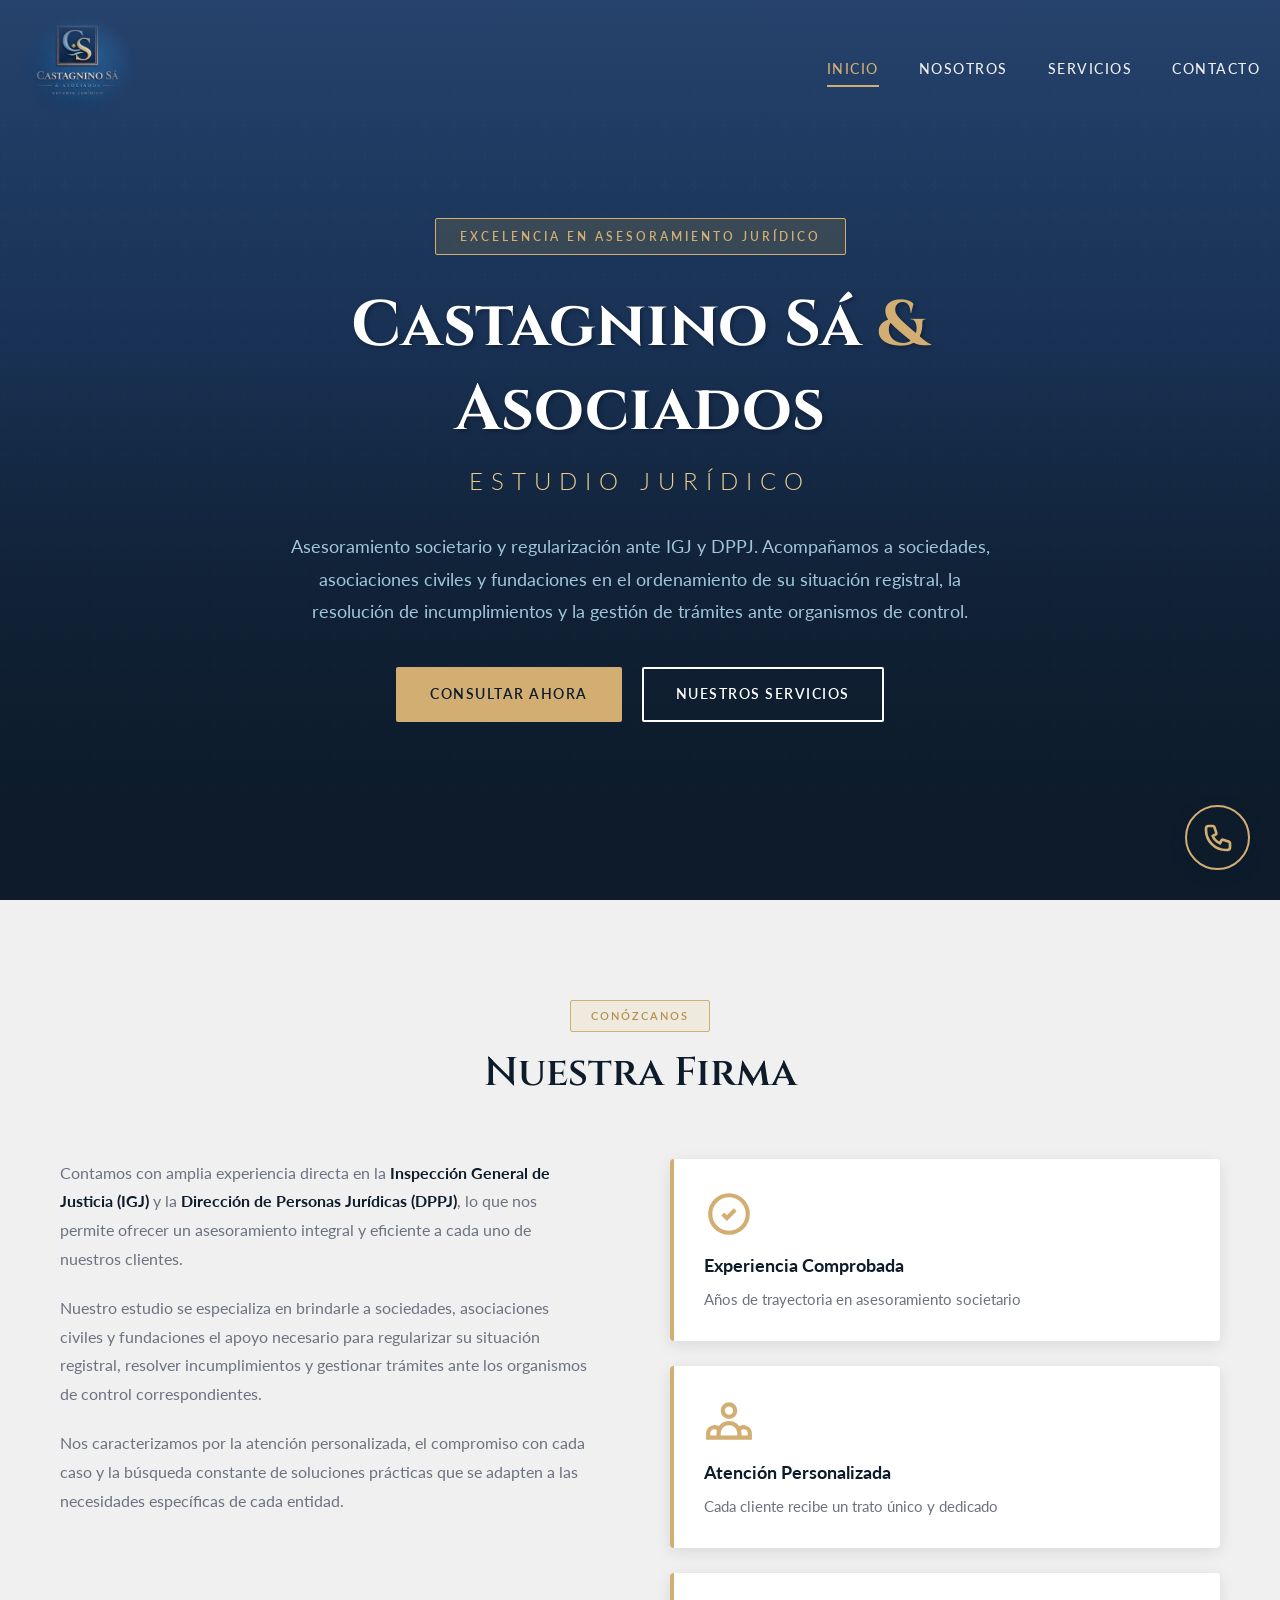
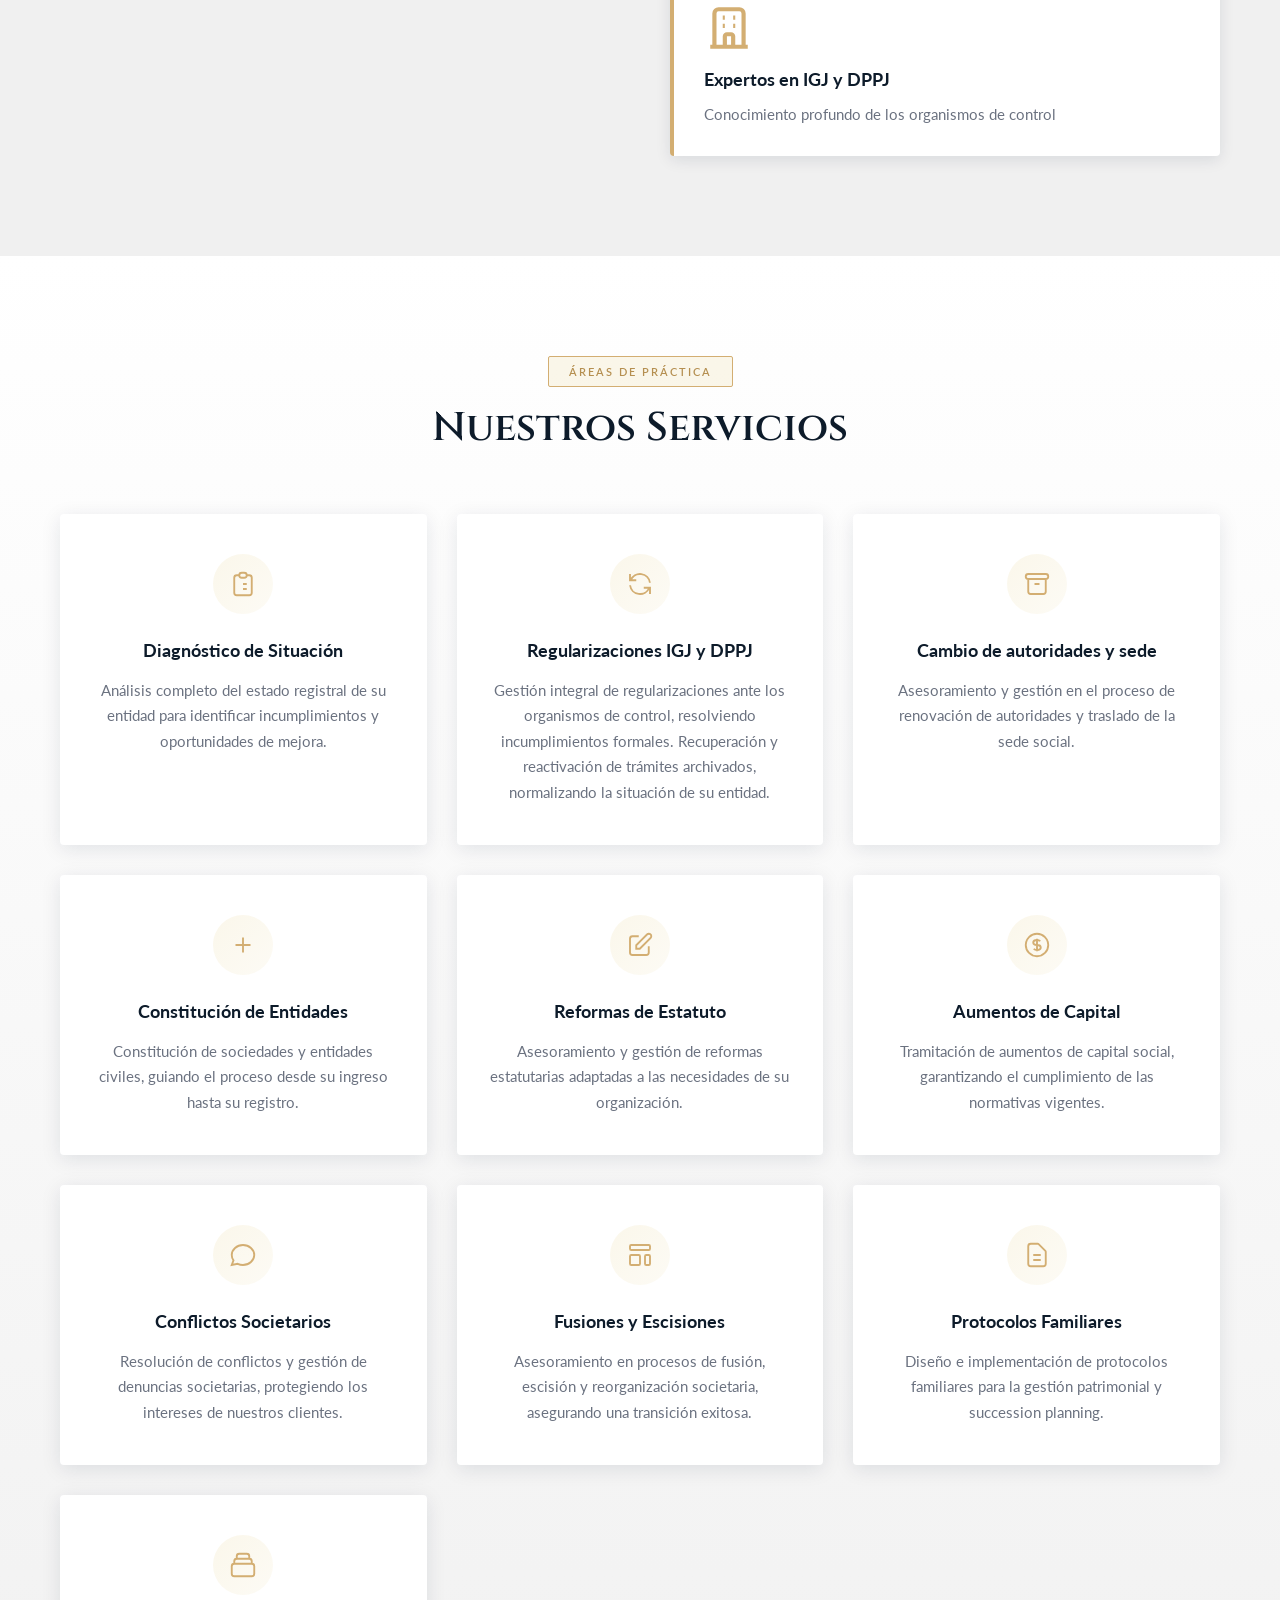
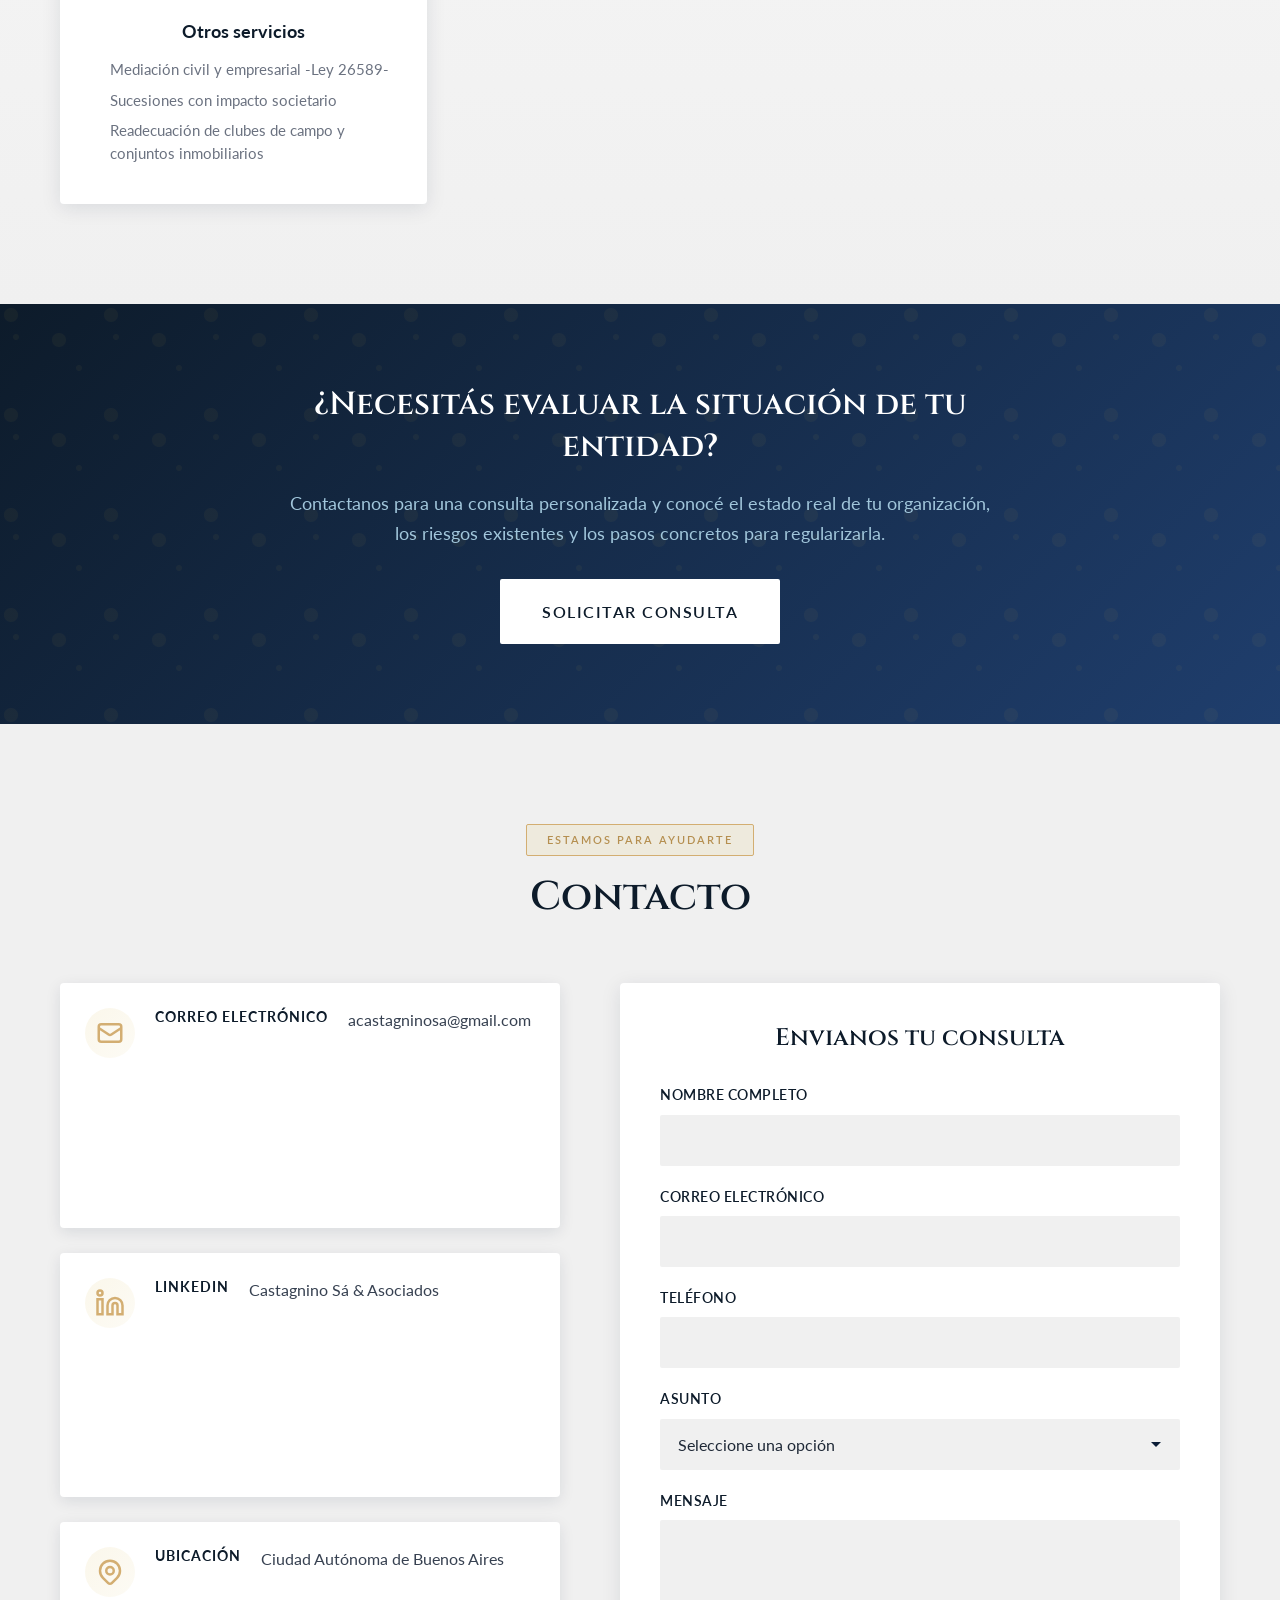
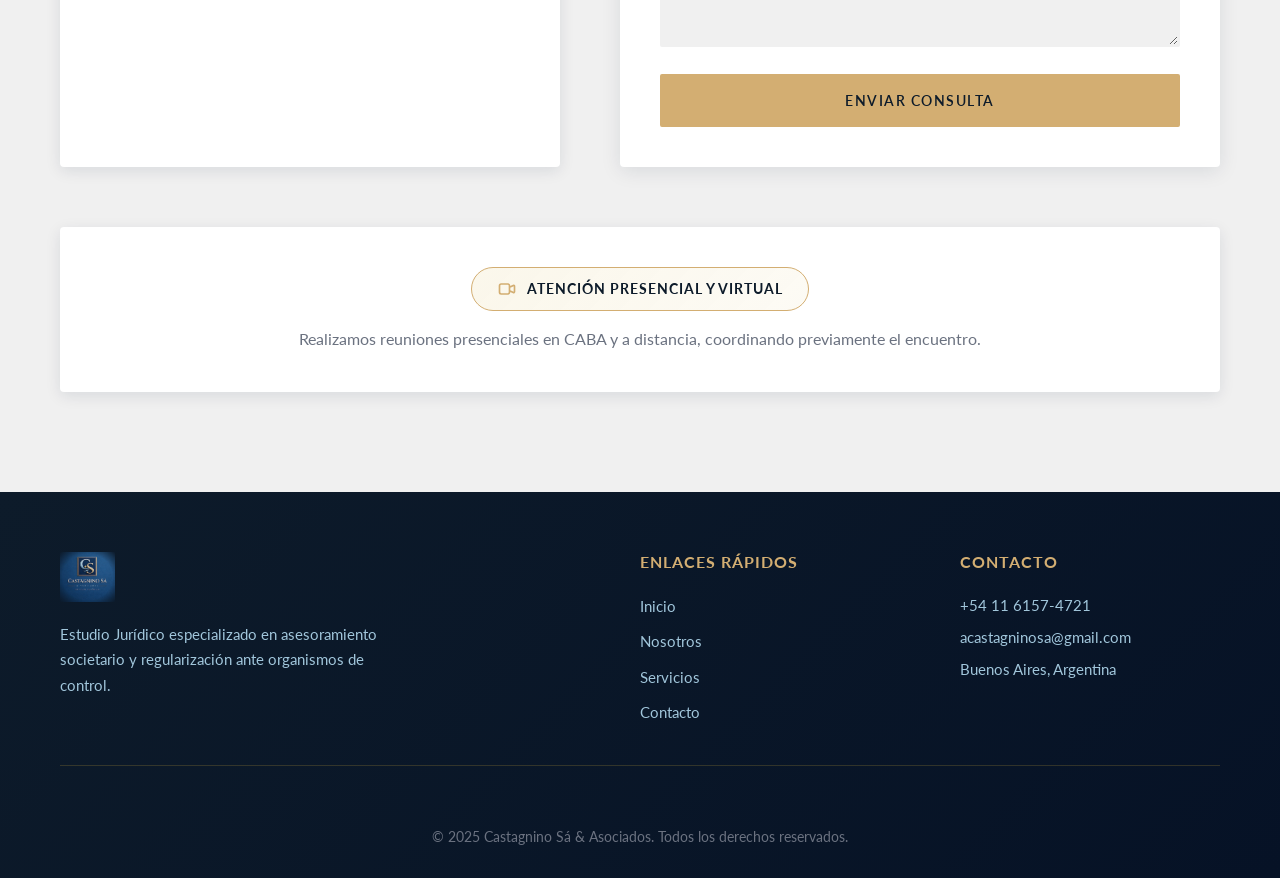
==== index.html @ f43e4134 "Actualizar opciones del formulario de contacto para coincidir con servicios" ====
<!DOCTYPE html>
<html lang="es">
<head>
    <meta charset="UTF-8">
    <meta name="viewport" content="width=device-width, initial-scale=1.0">
    <meta name="description" content="Castagnino Sá & Asociados - Estudio Jurídico especializado en asesoramiento societario y regularización ante IGJ y DPPJ.">
    <title>Castagnino Sá & Asociados | Estudio Jurídico</title>
    
    <!-- Optimizaciones de carga ultrarrápida (Preloads) -->
    <link rel="preconnect" href="https://fonts.googleapis.com">
    <link rel="preconnect" href="https://fonts.gstatic.com" crossorigin>
    <link rel="preload" as="image" href="logo.png">
    
    <link href="https://fonts.googleapis.com/css2?family=Cinzel:wght@400;600;700&family=Lato:wght@300;400;700&display=swap" rel="stylesheet">
    <link rel="stylesheet" href="styles.css">
</head>
<body>
    <!-- Header con navegación -->
    <header class="header">
        <div class="container">
            <div class="logo-container">
                <img src="logo.png" alt="Castagnino Sá & Asociados" class="logo" fetchpriority="high" decoding="async">
            </div>
            <nav class="nav">
                <ul class="nav-list">
                    <li><a href="#inicio" class="nav-link active">Inicio</a></li>
                    <li><a href="#nosotros" class="nav-link">Nosotros</a></li>
                    <li><a href="#servicios" class="nav-link">Servicios</a></li>
                    <li><a href="#contacto" class="nav-link">Contacto</a></li>
                </ul>
            </nav>
            <button class="menu-toggle" aria-label="Menú">
                <span></span>
                <span></span>
                <span></span>
            </button>
        </div>
    </header>

    <!-- Hero Section -->
    <section id="inicio" class="hero">
        <div class="hero-overlay"></div>
        <div class="hero-content">
            <div class="hero-badge">Excelencia en Asesoramiento Jurídico</div>
            <h1 class="hero-title">Castagnino Sá <span class="gold">&</span> Asociados</h1>
            <p class="hero-subtitle">Estudio Jurídico</p>
            <p class="hero-description">
                Asesoramiento societario y regularización ante IGJ y DPPJ. 
                Acompañamos a sociedades, asociaciones civiles y fundaciones en el ordenamiento 
                de su situación registral, la resolución de incumplimientos y la gestión de trámites 
                ante organismos de control.
            </p>
            <div class="hero-buttons">
                <a href="#contacto" class="btn btn-primary">Consultar Ahora</a>
                <a href="#servicios" class="btn btn-secondary">Nuestros Servicios</a>
            </div>
    </section>

    <!-- Sección Nosotros -->
    <section id="nosotros" class="section about-section">
        <div class="container">
            <div class="section-header">
                <div class="section-badge">Conózcanos</div>
                <h2 class="section-title">Nuestra Firma</h2>
            </div>
            <div class="about-content">
                <div class="about-text">
                    <p class="about-lead">
                        Contamos con amplia experiencia directa en la <strong>Inspección General de Justicia (IGJ)</strong> 
                        y la <strong>Dirección de Personas Jurídicas (DPPJ)</strong>, lo que nos permite ofrecer un 
                        asesoramiento integral y eficiente a cada uno de nuestros clientes.
                    </p>
                    <p>
                        Nuestro estudio se especializa en brindarle a sociedades, asociaciones civiles y fundaciones 
                        el apoyo necesario para regularizar su situación registral, resolver incumplimientos y 
                        gestionar trámites ante los organismos de control correspondientes.
                    </p>
                    <p>
                        Nos caracterizamos por la atención personalizada, el compromiso con cada caso y la 
                        búsqueda constante de soluciones prácticas que se adapten a las necesidades específicas 
                        de cada entidad.
                    </p>
                </div>
                <div class="about-features">
                    <div class="feature-card">
                        <div class="feature-icon">
                            <svg viewBox="0 0 24 24" fill="none" stroke="currentColor" stroke-width="2">
                                <path d="M9 12l2 2 4-4m6 2a9 9 0 11-18 0 9 9 0 0118 0z"/>
                            </svg>
                        </div>
                        <h3>Experiencia Comprobada</h3>
                        <p>Años de trayectoria en asesoramiento societario</p>
                    </div>
                    <div class="feature-card">
                        <div class="feature-icon">
                            <svg viewBox="0 0 24 24" fill="none" stroke="currentColor" stroke-width="2">
                                <path d="M17 20h5v-2a3 3 0 00-5.356-1.857M17 20H7m10 0v-2c0-.656-.126-1.283-.356-1.857M7 20H2v-2a3 3 0 015.356-1.857M7 20v-2c0-.656.126-1.283.356-1.857m0 0a5.002 5.002 0 019.288 0M15 7a3 3 0 11-6 0 3 3 0 016 0z"/>
                            </svg>
                        </div>
                        <h3>Atención Personalizada</h3>
                        <p>Cada cliente recibe un trato único y dedicado</p>
                    </div>
                    <div class="feature-card">
                        <div class="feature-icon">
                            <svg viewBox="0 0 24 24" fill="none" stroke="currentColor" stroke-width="2">
                                <path d="M19 21V5a2 2 0 00-2-2H7a2 2 0 00-2 2v16m14 0h2m-2 0h-5m-9 0H3m2 0h5M9 7h1m-1 4h1m4-4h1m-1 4h1m-5 10v-5a1 1 0 011-1h2a1 1 0 011 1v5m-4 0h4"/>
                            </svg>
                        </div>
                        <h3>Expertos en IGJ y DPPJ</h3>
                        <p>Conocimiento profundo de los organismos de control</p>
                    </div>
                </div>
            </div>
        </div>
    </section>

    <!-- Sección Servicios -->
    <section id="servicios" class="section services-section">
        <div class="container">
            <div class="section-header">
                <div class="section-badge">Áreas de Práctica</div>
                <h2 class="section-title">Nuestros Servicios</h2>
            </div>
            
            <div class="services-grid">
                <div class="service-card">
                    <div class="service-icon">
                        <svg viewBox="0 0 24 24" fill="none" stroke="currentColor" stroke-width="1.5">
                            <path d="M9 5H7a2 2 0 00-2 2v12a2 2 0 002 2h10a2 2 0 002-2V7a2 2 0 00-2-2h-2M9 5a2 2 0 002 2h2a2 2 0 002-2M9 5a2 2 0 012-2h2a2 2 0 012 2m-3 7h3m-3 4h3m-6-4h.01M9 16h.01"/>
                        </svg>
                    </div>
                    <h3>Diagnóstico de Situación</h3>
                    <p>Análisis completo del estado registral de su entidad para identificar incumplimientos y oportunidades de mejora.</p>
                </div>

                <div class="service-card">
                    <div class="service-icon">
                        <svg viewBox="0 0 24 24" fill="none" stroke="currentColor" stroke-width="1.5">
                            <path d="M4 4v5h.582m15.356 2A8.001 8.001 0 004.582 9m0 0H9m11 11v-5h-.581m0 0a8.003 8.003 0 01-15.357-2m15.357 2H15"/>
                        </svg>
                    </div>
                    <h3>Regularizaciones IGJ y DPPJ</h3>
                    <p>Gestión integral de regularizaciones ante los organismos de control, resolviendo incumplimientos formales. Recuperación y reactivación de trámites archivados, normalizando la situación de su entidad.</p>
                </div>

                <div class="service-card">
                    <div class="service-icon">
                        <svg viewBox="0 0 24 24" fill="none" stroke="currentColor" stroke-width="1.5">
                            <path d="M5 8h14M5 8a2 2 0 110-4h14a2 2 0 110 4M5 8v10a2 2 0 002 2h10a2 2 0 002-2V8m-9 4h4"/>
                        </svg>
                    </div>
                    <h3>Cambio de autoridades y sede</h3>
                    <p>Asesoramiento y gestión en el proceso de renovación de autoridades y traslado de la sede social.</p>
                </div>

                <div class="service-card">
                    <div class="service-icon">
                        <svg viewBox="0 0 24 24" fill="none" stroke="currentColor" stroke-width="1.5">
                            <path d="M12 6v6m0 0v6m0-6h6m-6 0H6"/>
                        </svg>
                    </div>
                    <h3>Constitución de Entidades</h3>
                    <p>Constitución de sociedades y entidades civiles, guiando el proceso desde su ingreso hasta su registro.</p>
                </div>

                <div class="service-card">
                    <div class="service-icon">
                        <svg viewBox="0 0 24 24" fill="none" stroke="currentColor" stroke-width="1.5">
                            <path d="M11 5H6a2 2 0 00-2 2v11a2 2 0 002 2h11a2 2 0 002-2v-5m-1.414-9.414a2 2 0 112.828 2.828L11.828 15H9v-2.828l8.586-8.586z"/>
                        </svg>
                    </div>
                    <h3>Reformas de Estatuto</h3>
                    <p>Asesoramiento y gestión de reformas estatutarias adaptadas a las necesidades de su organización.</p>
                </div>

                <div class="service-card">
                    <div class="service-icon">
                        <svg viewBox="0 0 24 24" fill="none" stroke="currentColor" stroke-width="1.5">
                            <path d="M12 8c-1.657 0-3 .895-3 2s1.343 2 3 2 3 .895 3 2-1.343 2-3 2m0-8c1.11 0 2.08.402 2.599 1M12 8V7m0 1v8m0 0v1m0-1c-1.11 0-2.08-.402-2.599-1M21 12a9 9 0 11-18 0 9 9 0 0118 0z"/>
                        </svg>
                    </div>
                    <h3>Aumentos de Capital</h3>
                    <p>Tramitación de aumentos de capital social, garantizando el cumplimiento de las normativas vigentes.</p>
                </div>

                <div class="service-card">
                    <div class="service-icon">
                        <svg viewBox="0 0 24 24" fill="none" stroke="currentColor" stroke-width="1.5">
                            <path d="M8 12h.01M12 12h.01M16 12h.01M21 12c0 4.418-4.03 8-9 8a9.863 9.863 0 01-4.255-.949L3 20l1.395-3.72C3.512 15.042 3 13.574 3 12c0-4.418 4.03-8 9-8s9 3.582 9 8z"/>
                        </svg>
                    </div>
                    <h3>Conflictos Societarios</h3>
                    <p>Resolución de conflictos y gestión de denuncias societarias, protegiendo los intereses de nuestros clientes.</p>
                </div>

                <div class="service-card">
                    <div class="service-icon">
                        <svg viewBox="0 0 24 24" fill="none" stroke="currentColor" stroke-width="1.5">
                            <path d="M4 5a1 1 0 011-1h14a1 1 0 011 1v2a1 1 0 01-1 1H5a1 1 0 01-1-1V5zM4 13a1 1 0 011-1h6a1 1 0 011 1v6a1 1 0 01-1 1H5a1 1 0 01-1-1v-6zM16 13a1 1 0 011-1h2a1 1 0 011 1v6a1 1 0 01-1 1h-2a1 1 0 01-1-1v-6z"/>
                        </svg>
                    </div>
                    <h3>Fusiones y Escisiones</h3>
                    <p>Asesoramiento en procesos de fusión, escisión y reorganización societaria, asegurando una transición exitosa.</p>
                </div>

                <div class="service-card">
                    <div class="service-icon">
                        <svg viewBox="0 0 24 24" fill="none" stroke="currentColor" stroke-width="1.5">
                            <path d="M9 12h6m-6 4h6m2 5H7a2 2 0 01-2-2V5a2 2 0 012-2h5.586a1 1 0 01.707.293l5.414 5.414a1 1 0 01.293.707V19a2 2 0 01-2 2z"/>
                        </svg>
                    </div>
                    <h3>Protocolos Familiares</h3>
                    <p>Diseño e implementación de protocolos familiares para la gestión patrimonial y succession planning.</p>
                </div>

                <div class="service-card">
                    <div class="service-icon">
                        <svg viewBox="0 0 24 24" fill="none" stroke="currentColor" stroke-width="1.5">
                            <path d="M19 11H5m14 0a2 2 0 012 2v6a2 2 0 01-2 2H5a2 2 0 01-2-2v-6a2 2 0 012-2m14 0V9a2 2 0 00-2-2M5 11V9a2 2 0 012-2m0 0V5a2 2 0 012-2h6a2 2 0 012 2v2M7 7h10"/>
                        </svg>
                    </div>
                    <h3>Otros servicios</h3>
                    <ul style="text-align: left; padding-left: 20px; font-size: 0.9375rem; color: var(--gray); line-height: 1.5;">
                        <li style="margin-bottom: 8px;">Mediación civil y empresarial -Ley 26589-</li>
                        <li style="margin-bottom: 8px;">Sucesiones con impacto societario</li>
                        <li>Readecuación de clubes de campo y conjuntos inmobiliarios</li>
                    </ul>
                </div>
            </div>
        </div>
    </section>

    <!-- Sección CTA -->
    <section class="cta-section">
        <div class="container">
            <div class="cta-content">
                <h2>¿Necesitás evaluar la situación de tu entidad?</h2>
                <p>Contactanos para una consulta personalizada y conocé el estado real de tu organización, los riesgos existentes y los pasos concretos para regularizarla.</p>
                <a href="#contacto" class="btn btn-cta">Solicitar Consulta</a>
            </div>
        </div>
    </section>

    <!-- Sección Contacto -->
    <section id="contacto" class="section contact-section">
        <div class="container">
            <div class="section-header">
                <div class="section-badge">Estamos para ayudarte</div>
                <h2 class="section-title">Contacto</h2>
            </div>
            
            <div class="contact-content">
                <div class="contact-info">
                    <div class="contact-card" style="cursor: pointer;" onclick="window.open('mailto:acastagninosa@gmail.com', '_self')">
                        <div class="contact-icon">
                            <svg viewBox="0 0 24 24" fill="none" stroke="currentColor" stroke-width="2">
                                <path d="M3 8l7.89 5.26a2 2 0 002.22 0L21 8M5 19h14a2 2 0 002-2V7a2 2 0 00-2-2H5a2 2 0 00-2 2v10a2 2 0 002 2z"></path>
                            </svg>
                        </div>
                        <h3>Correo Electrónico</h3>
                        <p><a href="mailto:acastagninosa@gmail.com" style="color: inherit;">acastagninosa@gmail.com</a></p>
                    </div>

                    <div class="contact-card" style="cursor: pointer;" onclick="window.open('https://www.linkedin.com/in/anacastagninosa/', '_blank')">
                        <div class="contact-icon">
                            <svg viewBox="0 0 24 24" fill="none" stroke="currentColor" stroke-width="2">
                                <path d="M16 8a6 6 0 016 6v7h-4v-7a2 2 0 00-2-2 2 2 0 00-2 2v7h-4v-7a6 6 0 016-6zM2 9h4v12H2z"/>
                                <circle cx="4" cy="4" r="2"/>
                            </svg>
                        </div>
                        <h3>LinkedIn</h3>
                        <p><a href="https://www.linkedin.com/in/anacastagninosa/" target="_blank" style="color: inherit;">Castagnino Sá & Asociados</a></p>
                    </div>

                    <div class="contact-card">
                        <div class="contact-icon">
                            <svg viewBox="0 0 24 24" fill="none" stroke="currentColor" stroke-width="2">
                                <path d="M17.657 16.657L13.414 20.9a1.998 1.998 0 01-2.827 0l-4.244-4.243a8 8 0 1111.314 0z"/>
                                <path d="M15 11a3 3 0 11-6 0 3 3 0 016 0z"/>
                            </svg>
                        </div>
                        <h3>Ubicación</h3>
                        <p>Ciudad Autónoma de Buenos Aires</p>
                    </div>
                </div>

                <div class="contact-form-wrapper">
                    <h3>Envianos tu consulta</h3>
                    <form class="contact-form" id="contactForm">
                        <div class="form-group">
                            <label for="nombre">Nombre Completo</label>
                            <input type="text" id="nombre" name="nombre" required>
                        </div>
                        <div class="form-group">
                            <label for="email">Correo Electrónico</label>
                            <input type="email" id="email" name="email" required>
                        </div>
                        <div class="form-group">
                            <label for="telefono">Teléfono</label>
                            <input type="tel" id="telefono" name="telefono">
                        </div>
                        <div class="form-group">
                            <label for="asunto">Asunto</label>
                            <select id="asunto" name="asunto" required>
                                <option value="">Seleccione una opción</option>
                                <option value="diagnostico">Diagnóstico de Situación</option>
                                <option value="regularizacion">Regularizaciones IGJ y DPPJ</option>
                                <option value="cambio_autoridades">Cambio de autoridades y sede</option>
                                <option value="constitucion">Constitución de Entidades</option>
                                <option value="reformas">Reformas de Estatuto</option>
                                <option value="aumentos">Aumentos de Capital</option>
                                <option value="conflictos">Conflictos Societarios</option>
                                <option value="fusiones">Fusiones y Escisiones</option>
                                <option value="protocolos">Protocolos Familiares</option>
                                <option value="otros">Otros servicios</option>
                            </select>
                        </div>
                        <div class="form-group">
                            <label for="mensaje">Mensaje</label>
                            <textarea id="mensaje" name="mensaje" rows="5" required></textarea>
                        </div>
                        <button type="submit" class="btn btn-submit">Enviar Consulta</button>
                    </form>
                </div>
            </div>

            <div class="attendance-info">
                <div class="attendance-badge">
                    <svg viewBox="0 0 24 24" fill="none" stroke="currentColor" stroke-width="2">
                        <path d="M15 10l4.553-2.276A1 1 0 0121 8.618v6.764a1 1 0 01-1.447.894L15 14M5 18h8a2 2 0 002-2V8a2 2 0 00-2-2H5a2 2 0 00-2 2v8a2 2 0 002 2z"/>
                    </svg>
                    <span>Atención Presencial y Virtual</span>
                </div>
                <p>Realizamos reuniones presenciales en CABA y a distancia, coordinando previamente el encuentro.</p>
            </div>
        </div>
    </section>

    <!-- Footer -->
    <footer class="footer">
        <div class="container">
            <div class="footer-content">
                <div class="footer-brand">
                    <img src="logo.png" alt="Castagnino Sá & Asociados" class="footer-logo" loading="lazy" decoding="async">
                    <p>Estudio Jurídico especializado en asesoramiento societario y regularización ante organismos de control.</p>
                </div>
                <div class="footer-links">
                    <h4>Enlaces Rápidos</h4>
                    <ul>
                        <li><a href="#inicio">Inicio</a></li>
                        <li><a href="#nosotros">Nosotros</a></li>
                        <li><a href="#servicios">Servicios</a></li>
                        <li><a href="#contacto">Contacto</a></li>
                    </ul>
                </div>
                <div class="footer-contact">
                    <h4>Contacto</h4>
                    <p><a href="https://wa.me/5491161574721" target="_blank" style="color: inherit;">+54 11 6157-4721</a></p>
                    <p><a href="mailto:acastagninosa@gmail.com" style="color: inherit;">acastagninosa@gmail.com</a></p>
                    <p>Buenos Aires, Argentina</p>
                </div>
            </div>
            <div class="footer-bottom">
                <p>&copy; 2025 Castagnino Sá & Asociados. Todos los derechos reservados.</p>
            </div>
        </div>
    </footer>

    <!-- Botón Flotante WhatsApp -->
    <a href="https://wa.me/5491161574721" class="whatsapp-float" target="_blank" aria-label="Chatear por WhatsApp" rel="noopener noreferrer">
        <svg viewBox="0 0 24 24" fill="none" stroke="currentColor" stroke-width="2" stroke-linecap="round" stroke-linejoin="round">
            <path d="M3 5a2 2 0 012-2h3.28a1 1 0 01.948.684l1.498 4.493a1 1 0 01-.502 1.21l-2.257 1.13a11.042 11.042 0 005.516 5.516l1.13-2.257a1 1 0 011.21-.502l4.493 1.498a1 1 0 01.684.949V19a2 2 0 01-2 2h-1C9.716 21 3 14.284 3 6V5z"/>
        </svg>
    </a>

    <script src="script.js" defer></script>
</body>
</html>
---- styles.css ----
/* ==========================================
   CASTAGNINO SÁ & ASOCIADOS - ESTUDIO JURÍDICO
   Estilos CSS - Tema Profesional y Elegante
   ========================================== */

/* Variables CSS - Paleta de Colores del Logo */
:root {
    --primary-dark: #0D1B2A;
    --primary-medium: #1F3E6D;
    --primary-light: #2A5A9C;
    --gold: #D3AE72;
    --gold-light: #EDCD8F;
    --gold-dark: #B58F50;
    --silver: #A1C6DB;
    --white: #FFFFFF;
    --gray-light: #F0F0F0;
    --gray: #6B7280;
    --gray-dark: #374151;
    --text-dark: #1F2937;
    --text-light: #F9FAFB;
    --shadow: rgba(10, 28, 54, 0.3);
    --shadow-light: rgba(10, 28, 54, 0.1);
}

/* Reset y Base */
* {
    margin: 0;
    padding: 0;
    box-sizing: border-box;
}

html {
    scroll-behavior: smooth;
}

body {
    font-family: 'Lato', sans-serif;
    font-size: 16px;
    line-height: 1.6;
    color: var(--text-dark);
    background-color: var(--white);
}

h1, h2, h3, h4, h5, h6 {
    font-family: 'Cinzel', serif;
    font-weight: 600;
    line-height: 1.3;
    color: var(--primary-dark);
}

a {
    text-decoration: none;
    color: inherit;
    transition: all 0.3s ease;
}

ul {
    list-style: none;
}

img {
    max-width: 100%;
    height: auto;
    display: block;
}

/* Contenedor Principal */
.container {
    width: 100%;
    max-width: 1200px;
    margin: 0 auto;
    padding: 0 20px;
}

/* ==========================================
   HEADER Y NAVEGACIÓN
   ========================================== */
.header {
    position: fixed;
    top: 0;
    left: 0;
    right: 0;
    background-color: transparent; /* Ahora iniciará sin fondo o mismo tono que hero */
    box-shadow: none; /* Sombra eliminada al tope para fusión total */
    z-index: 1000;
    transition: all 0.3s ease;
}

.header.scrolled {
    background-color: #26436d; /* Fondo azul cuando hacemos scroll */
    box-shadow: 0 2px 20px var(--shadow); /* Sombra solo al escrolear */
}

.header .container {
    display: flex;
    align-items: center;
    justify-content: space-between;
    padding: 15px 20px;
    max-width: 1400px;
}

.logo-container {
    flex-shrink: 0;
}

.logo {
    height: 105px;
    width: auto;
    transition: transform 0.3s ease, height 0.3s ease;
    /* Difuminado agresivo hacia el centro para asegurar que los bordes sean 100% invisibles */
    -webkit-mask-image: radial-gradient(ellipse closest-side at 50% 50%, black 30%, transparent 100%);
    mask-image: radial-gradient(ellipse closest-side at 50% 50%, black 30%, transparent 100%);
}

.logo:hover {
    transform: scale(1.05);
}

.nav-list {
    display: flex;
    gap: 40px;
    align-items: center;
}

.nav-link {
    color: var(--gray-light);
    font-size: 14px;
    font-weight: 500;
    text-transform: uppercase;
    letter-spacing: 1.5px;
    padding: 10px 0;
    position: relative;
    transition: color 0.3s ease;
}

.nav-link::after {
    content: '';
    position: absolute;
    bottom: 0;
    left: 0;
    width: 0;
    height: 2px;
    background: var(--gold);
    transition: width 0.3s ease;
}

.nav-link:hover,
.nav-link.active {
    color: var(--gold);
}

.nav-link:hover::after,
.nav-link.active::after {
    width: 100%;
}

/* Menú Toggle (Móvil) */
.menu-toggle {
    display: none;
    flex-direction: column;
    gap: 5px;
    background: none;
    border: none;
    cursor: pointer;
    padding: 5px;
}

.menu-toggle span {
    width: 25px;
    height: 2px;
    background: var(--gray-light);
    transition: all 0.3s ease;
}

.menu-toggle.active span:nth-child(1) {
    transform: rotate(45deg) translate(5px, 5px);
}

.menu-toggle.active span:nth-child(2) {
    opacity: 0;
}

.menu-toggle.active span:nth-child(3) {
    transform: rotate(-45deg) translate(5px, -5px);
}

/* ==========================================
   HERO SECTION
   ========================================== */
.hero {
    min-height: 100vh;
    display: flex;
    align-items: center;
    justify-content: center;
    position: relative;
    background: linear-gradient(180deg, #26436d 0%, var(--primary-medium) 40%, var(--primary-dark) 100%);
    padding: 120px 20px 80px;
    overflow: hidden;
}

.hero::before {
    content: '';
    position: absolute;
    top: 0;
    left: 0;
    right: 0;
    bottom: 0;
    background: url("data:image/svg+xml,%3Csvg width='60' height='60' viewBox='0 0 60 60' xmlns='http://www.w3.org/2000/svg'%3E%3Cg fill='none' fill-rule='evenodd'%3E%3Cg fill='%23D4AF37' fill-opacity='0.05'%3E%3Cpath d='M36 34v-4h-2v4h-4v2h4v4h2v-4h4v-2h-4zm0-30V0h-2v4h-4v2h4v4h2V6h4V4h-4zM6 34v-4H4v4H0v2h4v4h2v-4h4v-2H6zM6 4V0H4v4H0v2h4v4h2V6h4V4H6z'/%3E%3C/g%3E%3C/g%3E%3C/svg%3E");
    opacity: 0.5;
    -webkit-mask-image: linear-gradient(180deg, transparent 0%, black 20%);
    mask-image: linear-gradient(180deg, transparent 0%, black 20%);
}

.hero-overlay {
    position: absolute;
    top: 0;
    left: 0;
    right: 0;
    bottom: 0;
    background: linear-gradient(180deg, transparent 0%, var(--primary-dark) 100%);
}

.hero-content {
    position: relative;
    z-index: 1;
    text-align: center;
    max-width: 900px;
    animation: fadeInUp 1s ease;
}

.hero-badge {
    display: inline-block;
    padding: 8px 24px;
    background: rgba(212, 175, 55, 0.15);
    border: 1px solid var(--gold);
    color: var(--gold);
    font-size: 12px;
    font-weight: 600;
    text-transform: uppercase;
    letter-spacing: 3px;
    margin-bottom: 30px;
    border-radius: 2px;
}

.hero-title {
    font-size: 4rem;
    font-weight: 700;
    color: var(--white);
    margin-bottom: 10px;
    text-shadow: 2px 2px 4px rgba(0, 0, 0, 0.3);
}

.hero-title .gold {
    color: var(--gold);
}

.hero-subtitle {
    font-family: 'Lato', sans-serif;
    font-size: 1.5rem;
    font-weight: 300;
    color: var(--gold-light);
    text-transform: uppercase;
    letter-spacing: 8px;
    margin-bottom: 30px;
}

.hero-description {
    font-size: 1.125rem;
    line-height: 1.8;
    color: var(--silver);
    margin-bottom: 40px;
    max-width: 700px;
    margin-left: auto;
    margin-right: auto;
}

.hero-buttons {
    display: flex;
    gap: 20px;
    justify-content: center;
    flex-wrap: wrap;
}

/* Decoración Hero */
.hero-decoration {
    position: absolute;
    bottom: 80px;
    left: 50%;
    transform: translateX(-50%);
    display: flex;
    align-items: center;
    gap: 20px;
}

.decoration-line {
    width: 100px;
    height: 1px;
    background: linear-gradient(90deg, transparent, var(--gold), transparent);
}

.decoration-diamond {
    width: 10px;
    height: 10px;
    background: var(--gold);
    transform: rotate(45deg);
}

/* ==========================================
   BOTONES
   ========================================== */
.btn {
    display: inline-flex;
    align-items: center;
    justify-content: center;
    padding: 14px 32px;
    font-family: 'Lato', sans-serif;
    font-size: 14px;
    font-weight: 600;
    text-transform: uppercase;
    letter-spacing: 1.5px;
    border: 2px solid transparent;
    border-radius: 2px;
    cursor: pointer;
    transition: all 0.3s ease;
    position: relative;
    overflow: hidden;
}

.btn-primary {
    background: var(--gold);
    color: var(--primary-dark);
    border-color: var(--gold);
}

.btn-primary:hover {
    background: var(--gold-dark);
    border-color: var(--gold-dark);
    transform: translateY(-2px);
    box-shadow: 0 4px 20px rgba(212, 175, 55, 0.4);
}

.btn-secondary {
    background: transparent;
    color: var(--white);
    border-color: var(--white);
}

.btn-secondary:hover {
    background: var(--white);
    color: var(--primary-dark);
    transform: translateY(-2px);
}

.btn-cta {
    background: var(--white);
    color: var(--primary-dark);
    border-color: var(--white);
    padding: 18px 40px;
    font-size: 16px;
}

.btn-cta:hover {
    background: var(--gold);
    border-color: var(--gold);
    transform: translateY(-2px);
    box-shadow: 0 4px 20px var(--shadow);
}

.btn-submit {
    width: 100%;
    background: var(--gold);
    color: var(--primary-dark);
    border-color: var(--gold);
    padding: 16px 32px;
}

.btn-submit:hover {
    background: var(--gold-dark);
    border-color: var(--gold-dark);
}

/* ==========================================
   SECCIONES GENERALES
   ========================================== */
.section {
    padding: 100px 0;
}

.section-header {
    text-align: center;
    margin-bottom: 60px;
}

.section-badge {
    display: inline-block;
    padding: 6px 20px;
    background: rgba(212, 175, 55, 0.1);
    border: 1px solid var(--gold);
    color: var(--gold-dark);
    font-size: 11px;
    font-weight: 600;
    text-transform: uppercase;
    letter-spacing: 2px;
    margin-bottom: 15px;
    border-radius: 2px;
}

.section-title {
    font-size: 2.5rem;
    color: var(--primary-dark);
    margin-bottom: 20px;
}

.title-decoration {
    display: flex;
    align-items: center;
    justify-content: center;
    gap: 15px;
}

.title-decoration .line {
    width: 60px;
    height: 1px;
    background: var(--gold);
}

.title-decoration .diamond {
    width: 8px;
    height: 8px;
    background: var(--gold);
    transform: rotate(45deg);
}

/* ==========================================
   SECCIÓN NOSOTROS
   ========================================== */
.about-section {
    background: var(--gray-light);
}

.about-content {
    display: grid;
    grid-template-columns: 1fr 1fr;
    gap: 60px;
    align-items: start;
}

.about-text {
    padding-right: 20px;
}

.about-lead {
    font-size: 1.125rem;
    line-height: 1.9;
    color: var(--text-dark);
    margin-bottom: 25px;
}

.about-text p {
    font-size: 1rem;
    line-height: 1.8;
    color: var(--gray);
    margin-bottom: 20px;
}

.about-text strong {
    color: var(--primary-dark);
    font-weight: 700;
}

.about-features {
    display: grid;
    gap: 25px;
}

.feature-card {
    background: var(--white);
    padding: 30px;
    border-radius: 4px;
    box-shadow: 0 4px 15px var(--shadow-light);
    border-left: 4px solid var(--gold);
    transition: all 0.3s ease;
}

.feature-card:hover {
    transform: translateX(10px);
    box-shadow: 0 6px 25px var(--shadow);
}

.feature-icon {
    width: 50px;
    height: 50px;
    margin-bottom: 15px;
}

.feature-icon svg {
    width: 100%;
    height: 100%;
    color: var(--gold);
}

.feature-card h3 {
    font-family: 'Lato', sans-serif;
    font-size: 1.125rem;
    font-weight: 700;
    color: var(--primary-dark);
    margin-bottom: 10px;
}

.feature-card p {
    font-size: 0.9375rem;
    color: var(--gray);
    line-height: 1.6;
}

/* ==========================================
   SECCIÓN SERVICIOS
   ========================================== */
.services-section {
    background: linear-gradient(180deg, var(--white) 0%, var(--gray-light) 100%);
}

.services-grid {
    display: grid;
    grid-template-columns: repeat(3, 1fr);
    gap: 30px;
}

.service-card {
    background: var(--white);
    padding: 40px 30px;
    border-radius: 4px;
    box-shadow: 0 4px 20px var(--shadow-light);
    text-align: center;
    transition: all 0.3s ease;
    position: relative;
    overflow: hidden;
}

.service-card::before {
    content: '';
    position: absolute;
    top: 0;
    left: 0;
    right: 0;
    height: 4px;
    background: linear-gradient(90deg, var(--gold), var(--gold-light));
    transform: scaleX(0);
    transition: transform 0.3s ease;
}

.service-card:hover {
    transform: translateY(-10px);
    box-shadow: 0 10px 40px var(--shadow);
}

.service-card:hover::before {
    transform: scaleX(1);
}

.service-icon {
    width: 60px;
    height: 60px;
    margin: 0 auto 25px;
    padding: 15px;
    background: linear-gradient(135deg, rgba(212, 175, 55, 0.1) 0%, rgba(212, 175, 55, 0.05) 100%);
    border-radius: 50%;
    display: flex;
    align-items: center;
    justify-content: center;
}

.service-icon svg {
    width: 100%;
    height: 100%;
    color: var(--gold);
}

.service-card h3 {
    font-family: 'Lato', sans-serif;
    font-size: 1.125rem;
    font-weight: 700;
    color: var(--primary-dark);
    margin-bottom: 15px;
}

.service-card p {
    font-size: 0.9375rem;
    line-height: 1.7;
    color: var(--gray);
}

/* ==========================================
   SECCIÓN CTA
   ========================================== */
.cta-section {
    background: linear-gradient(135deg, var(--primary-dark) 0%, var(--primary-medium) 100%);
    padding: 80px 0;
    position: relative;
    overflow: hidden;
}

.cta-section::before {
    content: '';
    position: absolute;
    top: 0;
    left: 0;
    right: 0;
    bottom: 0;
    background: url("data:image/svg+xml,%3Csvg width='100' height='100' viewBox='0 0 100 100' xmlns='http://www.w3.org/2000/svg'%3E%3Cpath d='M11 18c3.866 0 7-3.134 7-7s-3.134-7-7-7-7 3.134-7 7 3.134 7 7 7zm48 25c3.866 0 7-3.134 7-7s-3.134-7-7-7-7 3.134-7 7 3.134 7 7 7zm-43-7c1.657 0 3-1.343 3-3s-1.343-3-3-3-3 1.343-3 3 1.343 3 3 3zm63 31c1.657 0 3-1.343 3-3s-1.343-3-3-3-3 1.343-3 3 1.343 3 3 3z' fill='%23D4AF37' fill-opacity='0.05' fill-rule='evenodd'/%3E%3C/svg%3E");
}

.cta-content {
    position: relative;
    z-index: 1;
    text-align: center;
    max-width: 700px;
    margin: 0 auto;
}

.cta-content h2 {
    font-size: 2rem;
    color: var(--white);
    margin-bottom: 20px;
}

.cta-content p {
    font-size: 1.125rem;
    color: var(--silver);
    margin-bottom: 30px;
    line-height: 1.7;
}

/* ==========================================
   SECCIÓN CONTACTO
   ========================================== */
.contact-section {
    background: var(--gray-light);
}

.contact-content {
    display: grid;
    grid-template-columns: 1fr 1.2fr;
    gap: 60px;
    margin-bottom: 60px;
}

.contact-info {
    display: grid;
    gap: 25px;
}

.contact-card {
    background: var(--white);
    padding: 25px;
    border-radius: 4px;
    box-shadow: 0 4px 15px var(--shadow-light);
    display: flex;
    align-items: flex-start;
    gap: 20px;
    transition: all 0.3s ease;
}

.contact-card:hover {
    transform: translateX(10px);
    box-shadow: 0 6px 25px var(--shadow);
}

.contact-icon {
    width: 50px;
    height: 50px;
    flex-shrink: 0;
    padding: 10px;
    background: linear-gradient(135deg, rgba(212, 175, 55, 0.1) 0%, rgba(212, 175, 55, 0.05) 100%);
    border-radius: 50%;
    display: flex;
    align-items: center;
    justify-content: center;
}

.contact-icon svg {
    width: 100%;
    height: 100%;
    color: var(--gold);
}

.contact-card h3 {
    font-family: 'Lato', sans-serif;
    font-size: 0.875rem;
    font-weight: 700;
    color: var(--primary-dark);
    text-transform: uppercase;
    letter-spacing: 1px;
    margin-bottom: 5px;
}

.contact-card p {
    font-size: 1rem;
    color: var(--gray-dark);
    line-height: 1.5;
}

.contact-form-wrapper {
    background: var(--white);
    padding: 40px;
    border-radius: 4px;
    box-shadow: 0 4px 20px var(--shadow-light);
}

.contact-form-wrapper h3 {
    font-size: 1.5rem;
    color: var(--primary-dark);
    margin-bottom: 30px;
    text-align: center;
}

.form-group {
    margin-bottom: 20px;
}

.form-group label {
    display: block;
    font-size: 0.875rem;
    font-weight: 600;
    color: var(--primary-dark);
    margin-bottom: 8px;
    text-transform: uppercase;
    letter-spacing: 0.5px;
}

.form-group input,
.form-group select,
.form-group textarea {
    width: 100%;
    padding: 14px 16px;
    font-family: 'Lato', sans-serif;
    font-size: 1rem;
    color: var(--text-dark);
    background: var(--gray-light);
    border: 2px solid transparent;
    border-radius: 2px;
    transition: all 0.3s ease;
}

.form-group input:focus,
.form-group select:focus,
.form-group textarea:focus {
    outline: none;
    border-color: var(--gold);
    background: var(--white);
    box-shadow: 0 0 0 3px rgba(212, 175, 55, 0.1);
}

.form-group textarea {
    resize: vertical;
    min-height: 120px;
}

.form-group select {
    cursor: pointer;
    appearance: none;
    background-image: url("data:image/svg+xml,%3Csvg xmlns='http://www.w3.org/2000/svg' width='12' height='12' viewBox='0 0 12 12'%3E%3Cpath fill='%230A1C36' d='M6 9L1 4h10z'/%3E%3C/svg%3E");
    background-repeat: no-repeat;
    background-position: right 16px center;
}

/* Información de Atención */
.attendance-info {
    text-align: center;
    padding: 40px;
    background: var(--white);
    border-radius: 4px;
    box-shadow: 0 4px 15px var(--shadow-light);
}

.attendance-badge {
    display: inline-flex;
    align-items: center;
    gap: 10px;
    padding: 10px 25px;
    background: linear-gradient(135deg, rgba(212, 175, 55, 0.1) 0%, rgba(212, 175, 55, 0.05) 100%);
    border: 1px solid var(--gold);
    border-radius: 30px;
    margin-bottom: 15px;
}

.attendance-badge svg {
    width: 20px;
    height: 20px;
    color: var(--gold);
}

.attendance-badge span {
    font-size: 0.875rem;
    font-weight: 700;
    color: var(--primary-dark);
    text-transform: uppercase;
    letter-spacing: 1px;
}

.attendance-info p {
    font-size: 1rem;
    color: var(--gray);
    line-height: 1.6;
}

/* ==========================================
   FOOTER
   ========================================== */
.footer {
    background: linear-gradient(135deg, var(--primary-dark) 0%, #061226 100%);
    padding: 60px 0 30px;
    color: var(--silver);
}

.footer-content {
    display: grid;
    grid-template-columns: 2fr 1fr 1fr;
    gap: 60px;
    margin-bottom: 40px;
    padding-bottom: 40px;
    border-bottom: 1px solid rgba(212, 175, 55, 0.2);
}

.footer-brand {
    max-width: 350px;
}

.footer-logo {
    height: 50px;
    margin-bottom: 20px;
    opacity: 0.9;
    /* Difuminar bordes para integrar con el fondo del footer */
    -webkit-mask-image: radial-gradient(ellipse at center, black 65%, transparent 100%);
    mask-image: radial-gradient(ellipse at center, black 65%, transparent 100%);
}

.footer-brand p {
    font-size: 0.9375rem;
    line-height: 1.7;
    color: var(--silver);
}

.footer-links h4,
.footer-contact h4 {
    font-family: 'Lato', sans-serif;
    font-size: 1rem;
    font-weight: 700;
    color: var(--gold);
    text-transform: uppercase;
    letter-spacing: 1px;
    margin-bottom: 20px;
}

.footer-links ul {
    display: flex;
    flex-direction: column;
    gap: 10px;
}

.footer-links a {
    font-size: 0.9375rem;
    color: var(--silver);
    transition: color 0.3s ease;
}

.footer-links a:hover {
    color: var(--gold);
}

.footer-contact p {
    font-size: 0.9375rem;
    margin-bottom: 8px;
    color: var(--silver);
}

.footer-bottom {
    text-align: center;
    padding-top: 20px;
}

.footer-bottom p {
    font-size: 0.875rem;
    color: var(--gray);
}

/* ==========================================
   ANIMACIONES
   ========================================== */
@keyframes fadeInUp {
    from {
        opacity: 0;
        transform: translateY(30px);
    }
    to {
        opacity: 1;
        transform: translateY(0);
    }
}

@keyframes fadeIn {
    from {
        opacity: 0;
    }
    to {
        opacity: 1;
    }
}

/* Animaciones para elementos al hacer scroll */
.animate-on-scroll {
    opacity: 0;
    transform: translateY(30px);
    transition: all 0.6s ease;
}

.animate-on-scroll.visible {
    opacity: 1;
    transform: translateY(0);
}

/* ==========================================
   RESPONSIVE DESIGN
   ========================================== */

/* Tablets */
@media (max-width: 1024px) {
    .hero-title {
        font-size: 3rem;
    }

    .hero-subtitle {
        font-size: 1.25rem;
        letter-spacing: 5px;
    }

    .about-content {
        grid-template-columns: 1fr;
        gap: 40px;
    }

    .services-grid {
        grid-template-columns: repeat(2, 1fr);
    }

    .contact-content {
        grid-template-columns: 1fr;
        gap: 40px;
    }

    .footer-content {
        grid-template-columns: 1fr 1fr;
        gap: 40px;
    }
}

/* Móviles */
@media (max-width: 768px) {
    .nav-list {
        position: fixed;
        top: 135px;
        left: 0;
        right: 0;
        background: var(--primary-dark);
        flex-direction: column;
        padding: 30px;
        gap: 0;
        transform: translateY(-150%);
        transition: transform 0.3s ease;
        box-shadow: 0 10px 30px var(--shadow);
    }

    .nav-list.active {
        transform: translateY(0);
    }

    .nav-list li {
        border-bottom: 1px solid rgba(212, 175, 55, 0.2);
    }

    .nav-list li:last-child {
        border-bottom: none;
    }

    .nav-link {
        display: block;
        padding: 15px 0;
    }

    .menu-toggle {
        display: flex;
    }

    .hero {
        padding: 100px 20px 60px;
    }

    .hero-title {
        font-size: 2.25rem;
    }

    .hero-subtitle {
        font-size: 1rem;
        letter-spacing: 3px;
    }

    .hero-description {
        font-size: 1rem;
    }

    .hero-buttons {
        flex-direction: column;
        gap: 15px;
    }

    .hero-decoration {
        display: none;
    }

    .section {
        padding: 60px 0;
    }

    .section-title {
        font-size: 2rem;
    }

    .services-grid {
        grid-template-columns: 1fr;
    }

    .about-text {
        padding-right: 0;
    }

    .footer-content {
        grid-template-columns: 1fr;
        gap: 30px;
        text-align: center;
    }

    .footer-brand {
        max-width: 100%;
    }

    .footer-links ul {
        align-items: center;
    }
}

/* Móviles pequeños */
@media (max-width: 480px) {
    .hero-title {
        font-size: 1.75rem;
    }

    .container {
        padding: 0 15px;
    }

    .service-card,
    .contact-form-wrapper {
        padding: 25px 20px;
    }

    .contact-card {
        flex-direction: column;
        text-align: center;
    }

    .contact-icon {
        margin: 0 auto;
    }

    .btn {
        width: 100%;
        text-align: center;
    }
}

/* Efecto parallax suave */
@media (prefers-reduced-motion: no-preference) {
    .hero {
        background-attachment: fixed;
    }
}

/* ==========================================
   BOTÓN FLOTANTE WHATSAPP
   ========================================== */
.whatsapp-float {
    position: fixed;
    bottom: 30px;
    right: 30px;
    width: 65px;
    height: 65px;
    background-color: var(--primary-dark);
    color: var(--gold);
    border: 2px solid var(--gold);
    border-radius: 50%;
    display: flex;
    align-items: center;
    justify-content: center;
    box-shadow: 0 4px 15px var(--shadow);
    z-index: 9999;
    transition: all 0.3s cubic-bezier(0.175, 0.885, 0.32, 1.275);
    cursor: pointer;
    text-decoration: none;
    animation: pulse-border 2s infinite;
}

.whatsapp-float svg {
    width: 32px;
    height: 32px;
    stroke: currentColor;
    transition: all 0.3s ease;
}

.whatsapp-float:hover {
    background-color: var(--gold);
    color: var(--primary-dark);
    box-shadow: 0 8px 25px rgba(212, 175, 55, 0.4);
    transform: translateY(-8px) scale(1.05);
    animation: none;
}

.whatsapp-float:hover svg {
    transform: scale(1.1);
}

@keyframes pulse-border {
    0% {
        box-shadow: 0 0 0 0 rgba(212, 175, 55, 0.7);
    }
    70% {
        box-shadow: 0 0 0 15px rgba(212, 175, 55, 0);
    }
    100% {
        box-shadow: 0 0 0 0 rgba(212, 175, 55, 0);
    }
}
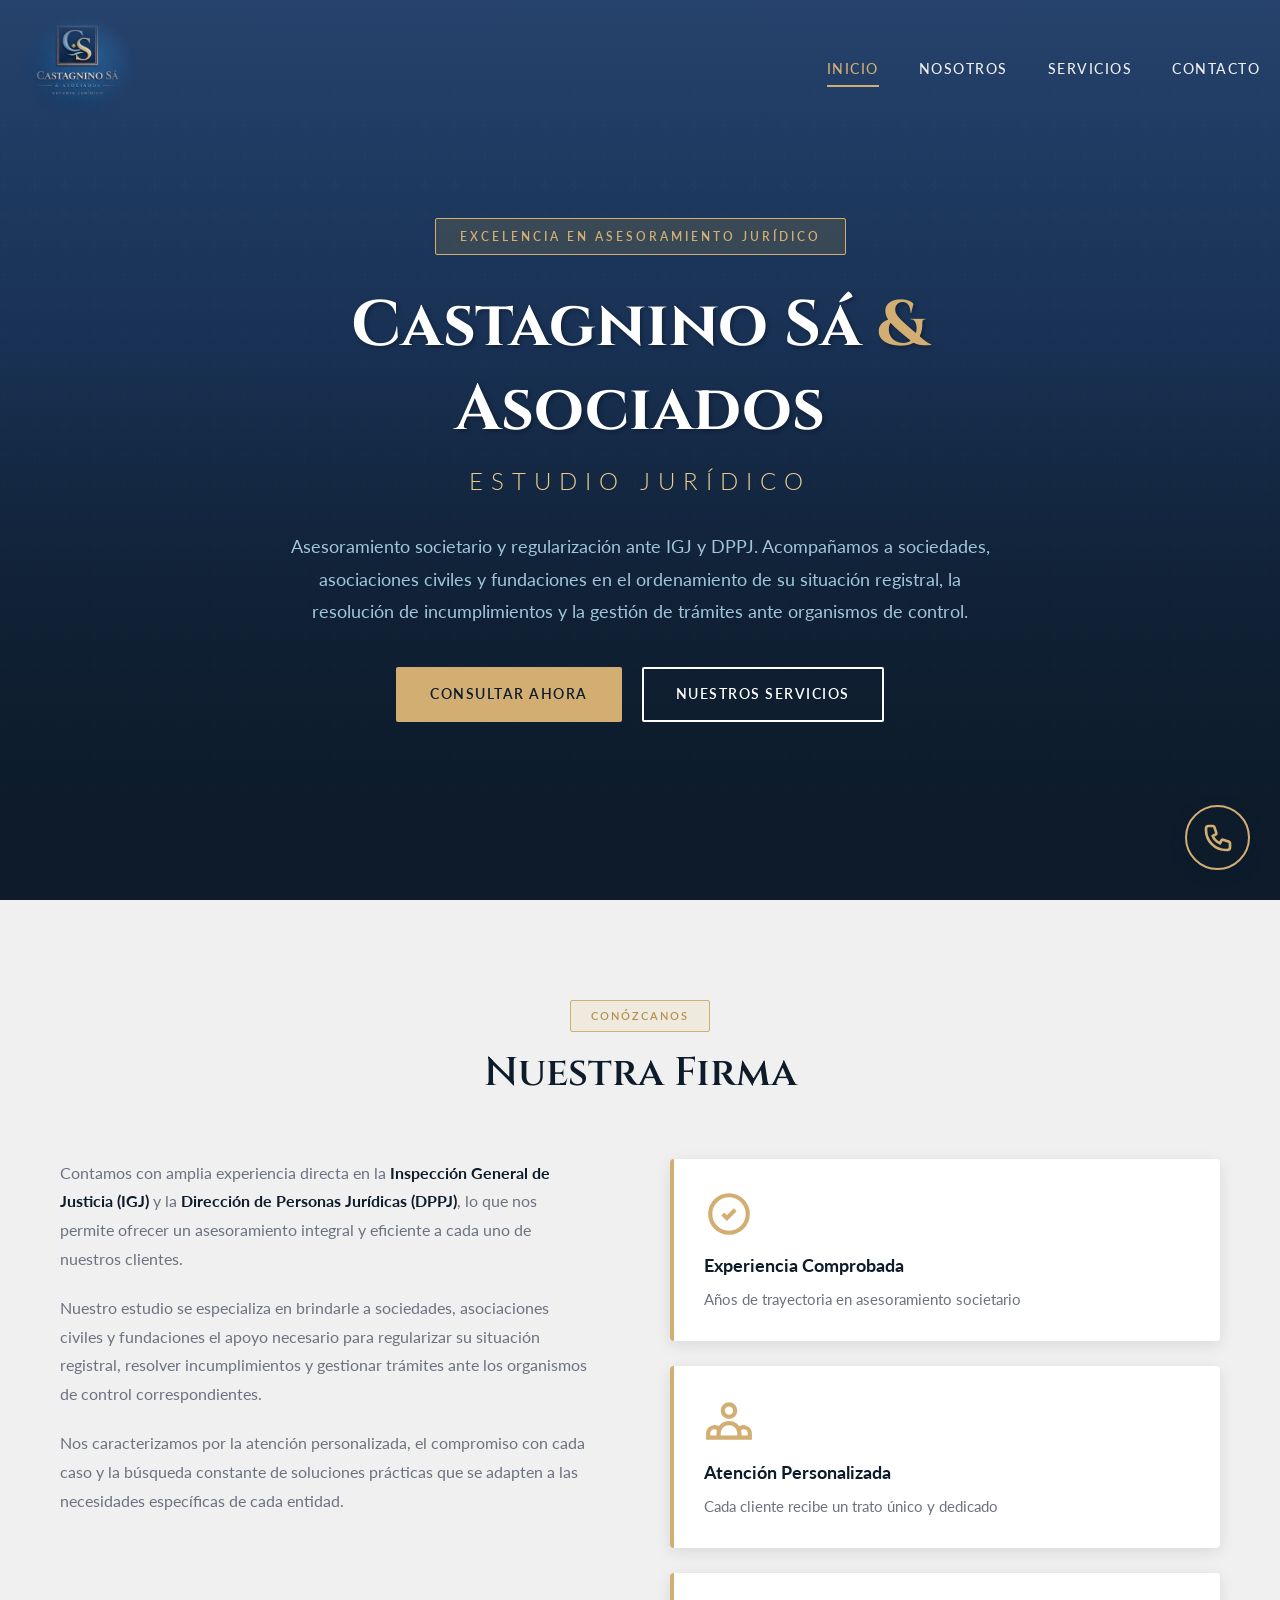
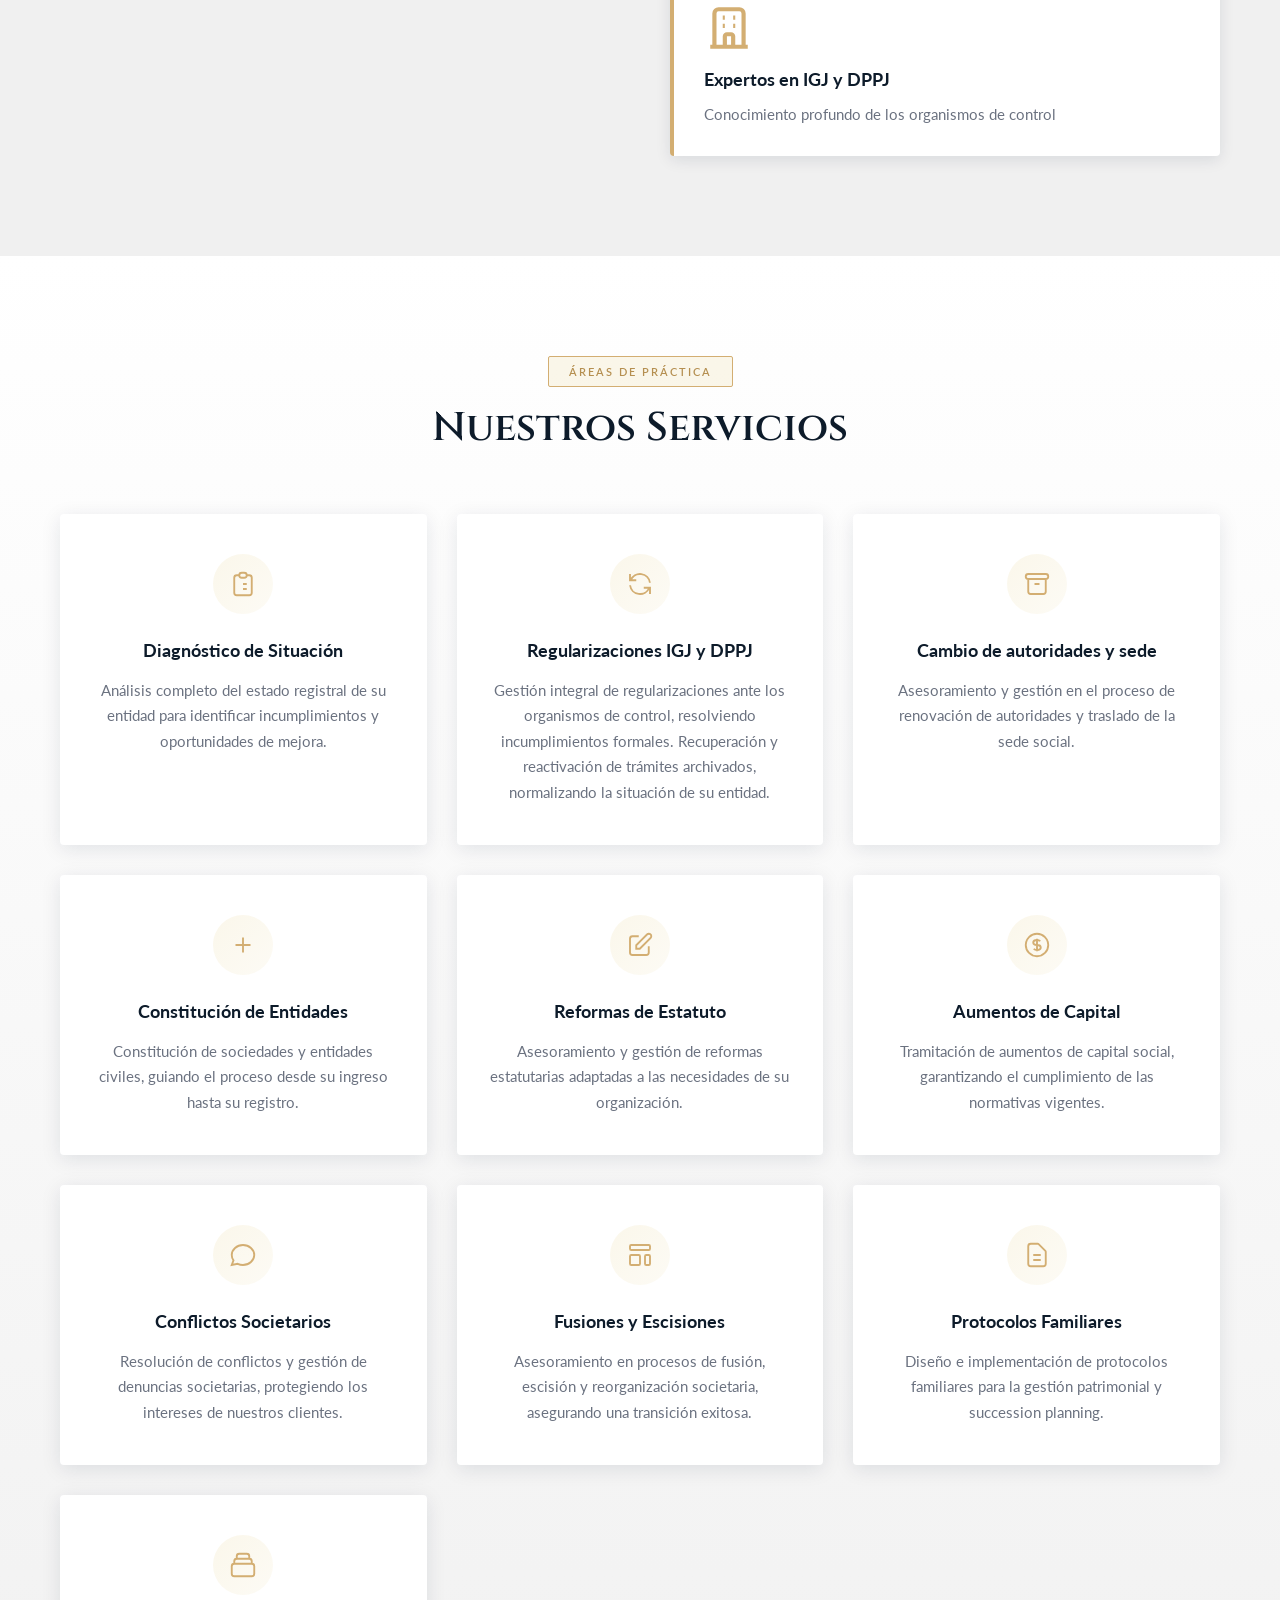
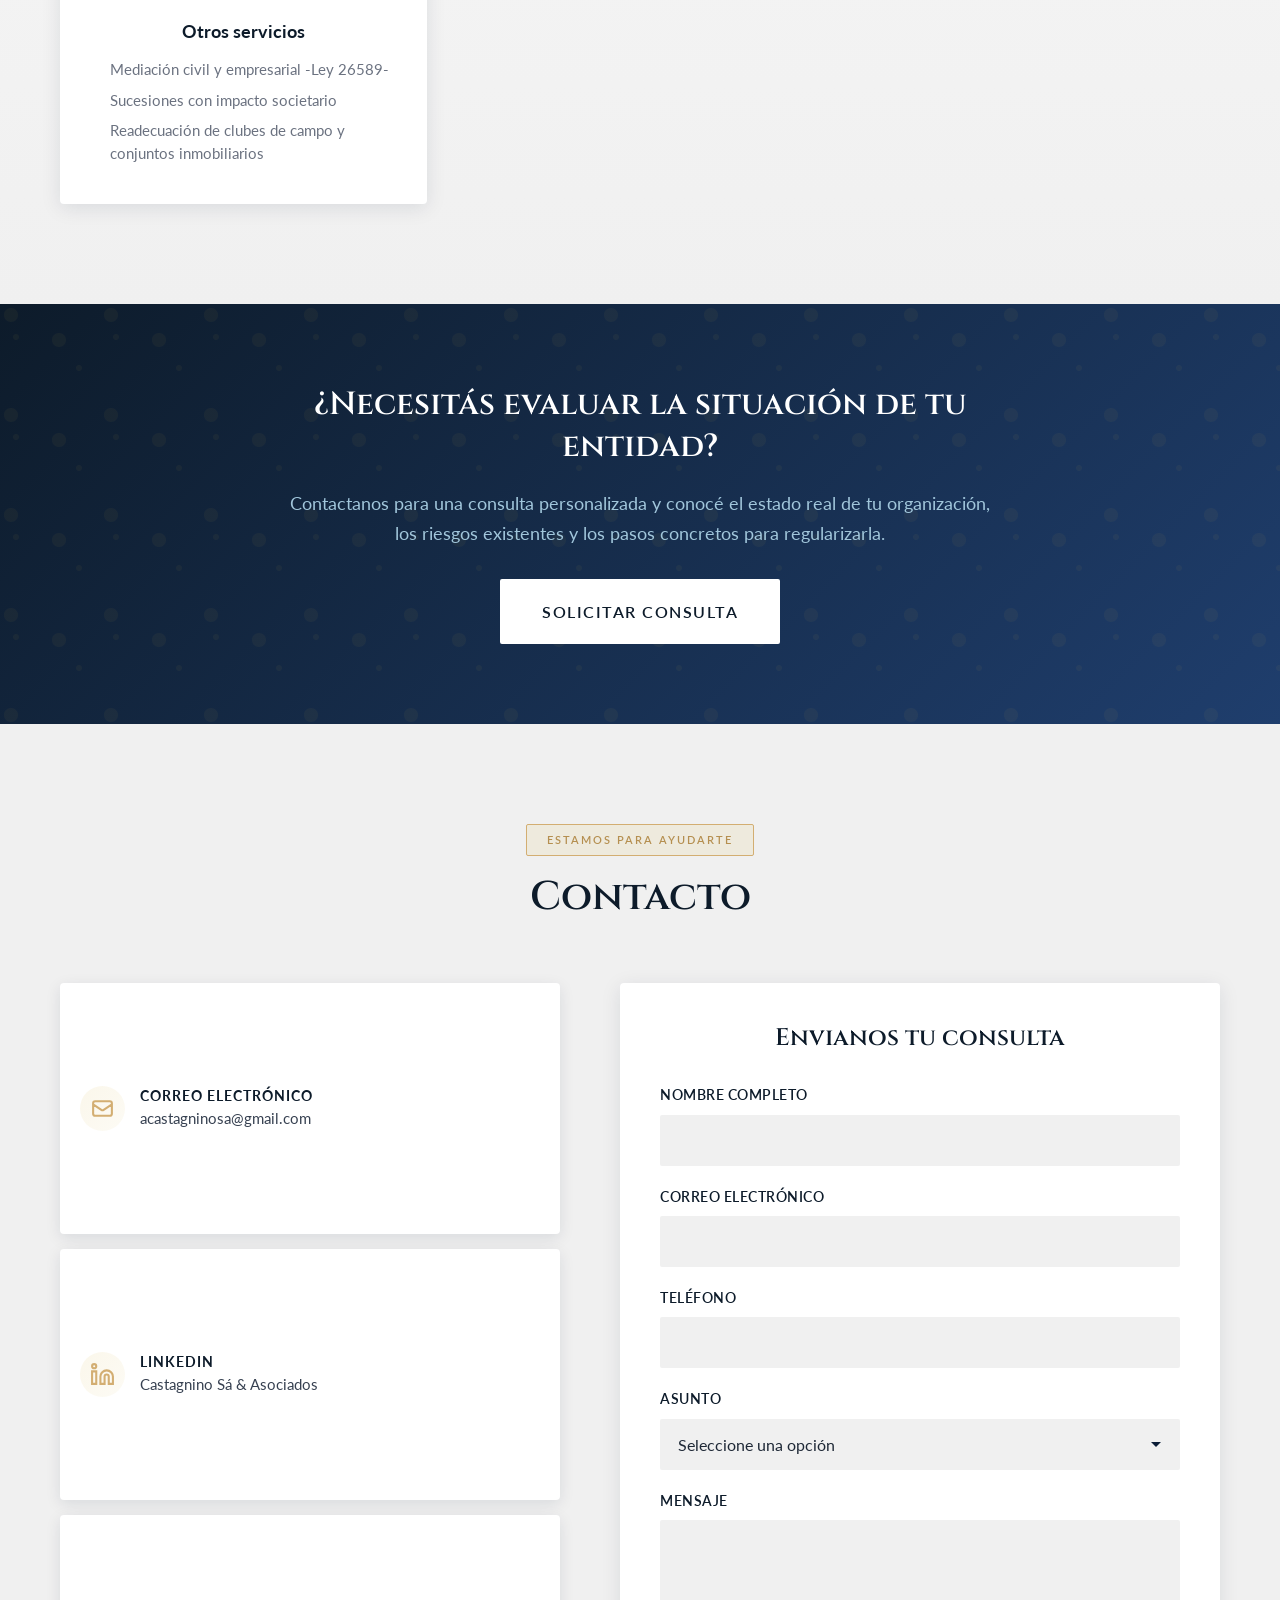
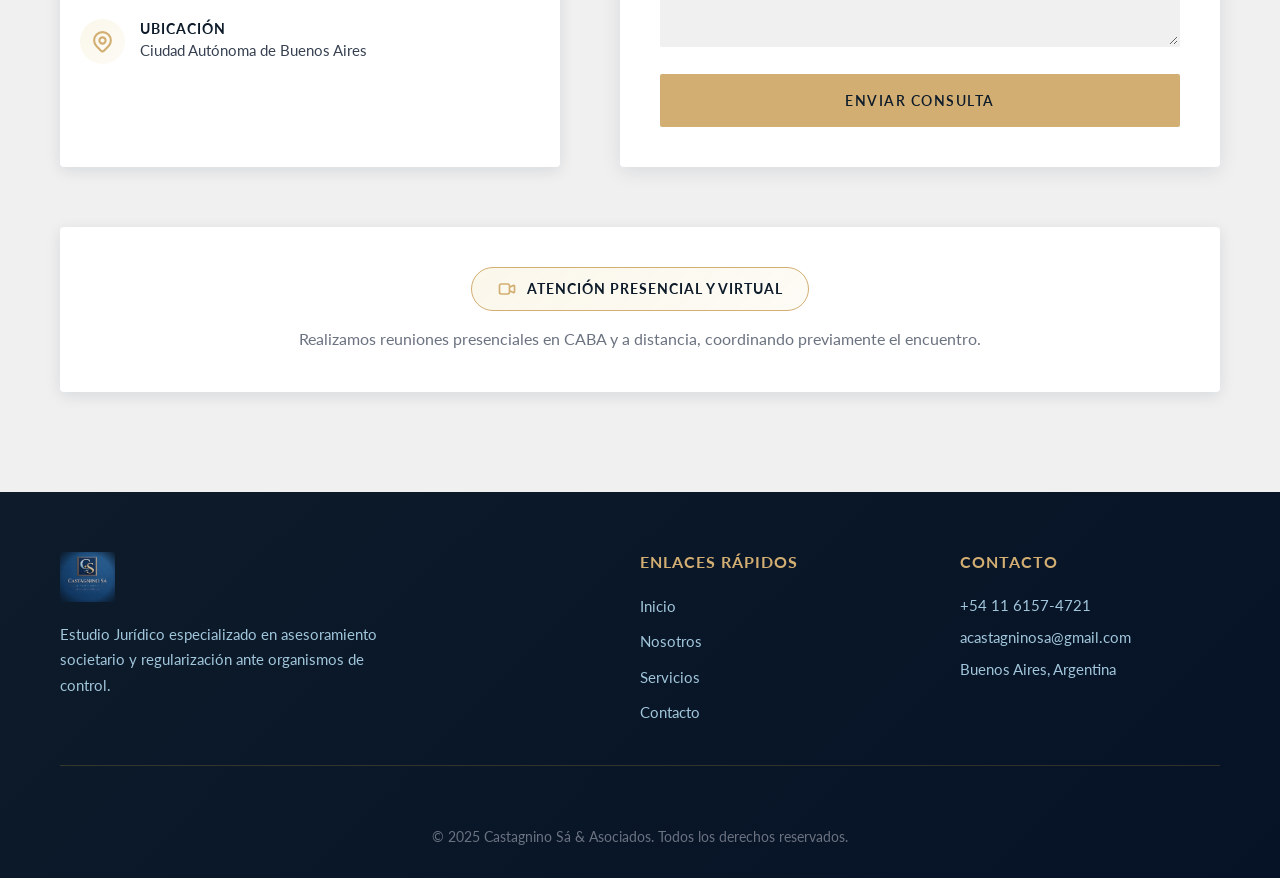
==== commit a3842704: "Ajustar espaciado y alineación de tarjetas de contacto" ====
--- a/index.html
+++ b/index.html
@@ -257,8 +257,10 @@
                                 <path d="M3 8l7.89 5.26a2 2 0 002.22 0L21 8M5 19h14a2 2 0 002-2V7a2 2 0 00-2-2H5a2 2 0 00-2 2v10a2 2 0 002 2z"></path>
                             </svg>
                         </div>
-                        <h3>Correo Electrónico</h3>
-                        <p><a href="mailto:acastagninosa@gmail.com" style="color: inherit;">acastagninosa@gmail.com</a></p>
+                        <div class="contact-text">
+                            <h3>Correo Electrónico</h3>
+                            <p><a href="mailto:acastagninosa@gmail.com" style="color: inherit;">acastagninosa@gmail.com</a></p>
+                        </div>
                     </div>
 
                     <div class="contact-card" style="cursor: pointer;" onclick="window.open('https://www.linkedin.com/in/anacastagninosa/', '_blank')">
@@ -268,8 +270,10 @@
                                 <circle cx="4" cy="4" r="2"/>
                             </svg>
                         </div>
-                        <h3>LinkedIn</h3>
-                        <p><a href="https://www.linkedin.com/in/anacastagninosa/" target="_blank" style="color: inherit;">Castagnino Sá & Asociados</a></p>
+                        <div class="contact-text">
+                            <h3>LinkedIn</h3>
+                            <p><a href="https://www.linkedin.com/in/anacastagninosa/" target="_blank" style="color: inherit;">Castagnino Sá & Asociados</a></p>
+                        </div>
                     </div>
 
                     <div class="contact-card">
@@ -279,8 +283,10 @@
                                 <path d="M15 11a3 3 0 11-6 0 3 3 0 016 0z"/>
                             </svg>
                         </div>
-                        <h3>Ubicación</h3>
-                        <p>Ciudad Autónoma de Buenos Aires</p>
+                        <div class="contact-text">
+                            <h3>Ubicación</h3>
+                            <p>Ciudad Autónoma de Buenos Aires</p>
+                        </div>
                     </div>
                 </div>
 
--- a/styles.css
+++ b/styles.css
@@ -647,17 +647,17 @@
 
 .contact-info {
     display: grid;
-    gap: 25px;
+    gap: 15px;
 }
 
 .contact-card {
     background: var(--white);
-    padding: 25px;
+    padding: 15px 20px;
     border-radius: 4px;
     box-shadow: 0 4px 15px var(--shadow-light);
     display: flex;
-    align-items: flex-start;
-    gap: 20px;
+    align-items: center;
+    gap: 15px;
     transition: all 0.3s ease;
 }
 
@@ -667,8 +667,8 @@
 }
 
 .contact-icon {
-    width: 50px;
-    height: 50px;
+    width: 45px;
+    height: 45px;
     flex-shrink: 0;
     padding: 10px;
     background: linear-gradient(135deg, rgba(212, 175, 55, 0.1) 0%, rgba(212, 175, 55, 0.05) 100%);
@@ -686,18 +686,18 @@
 
 .contact-card h3 {
     font-family: 'Lato', sans-serif;
-    font-size: 0.875rem;
+    font-size: 0.85rem;
     font-weight: 700;
     color: var(--primary-dark);
     text-transform: uppercase;
     letter-spacing: 1px;
-    margin-bottom: 5px;
+    margin-bottom: 2px;
 }
 
 .contact-card p {
-    font-size: 1rem;
+    font-size: 0.95rem;
     color: var(--gray-dark);
-    line-height: 1.5;
+    line-height: 1.4;
 }
 
 .contact-form-wrapper {
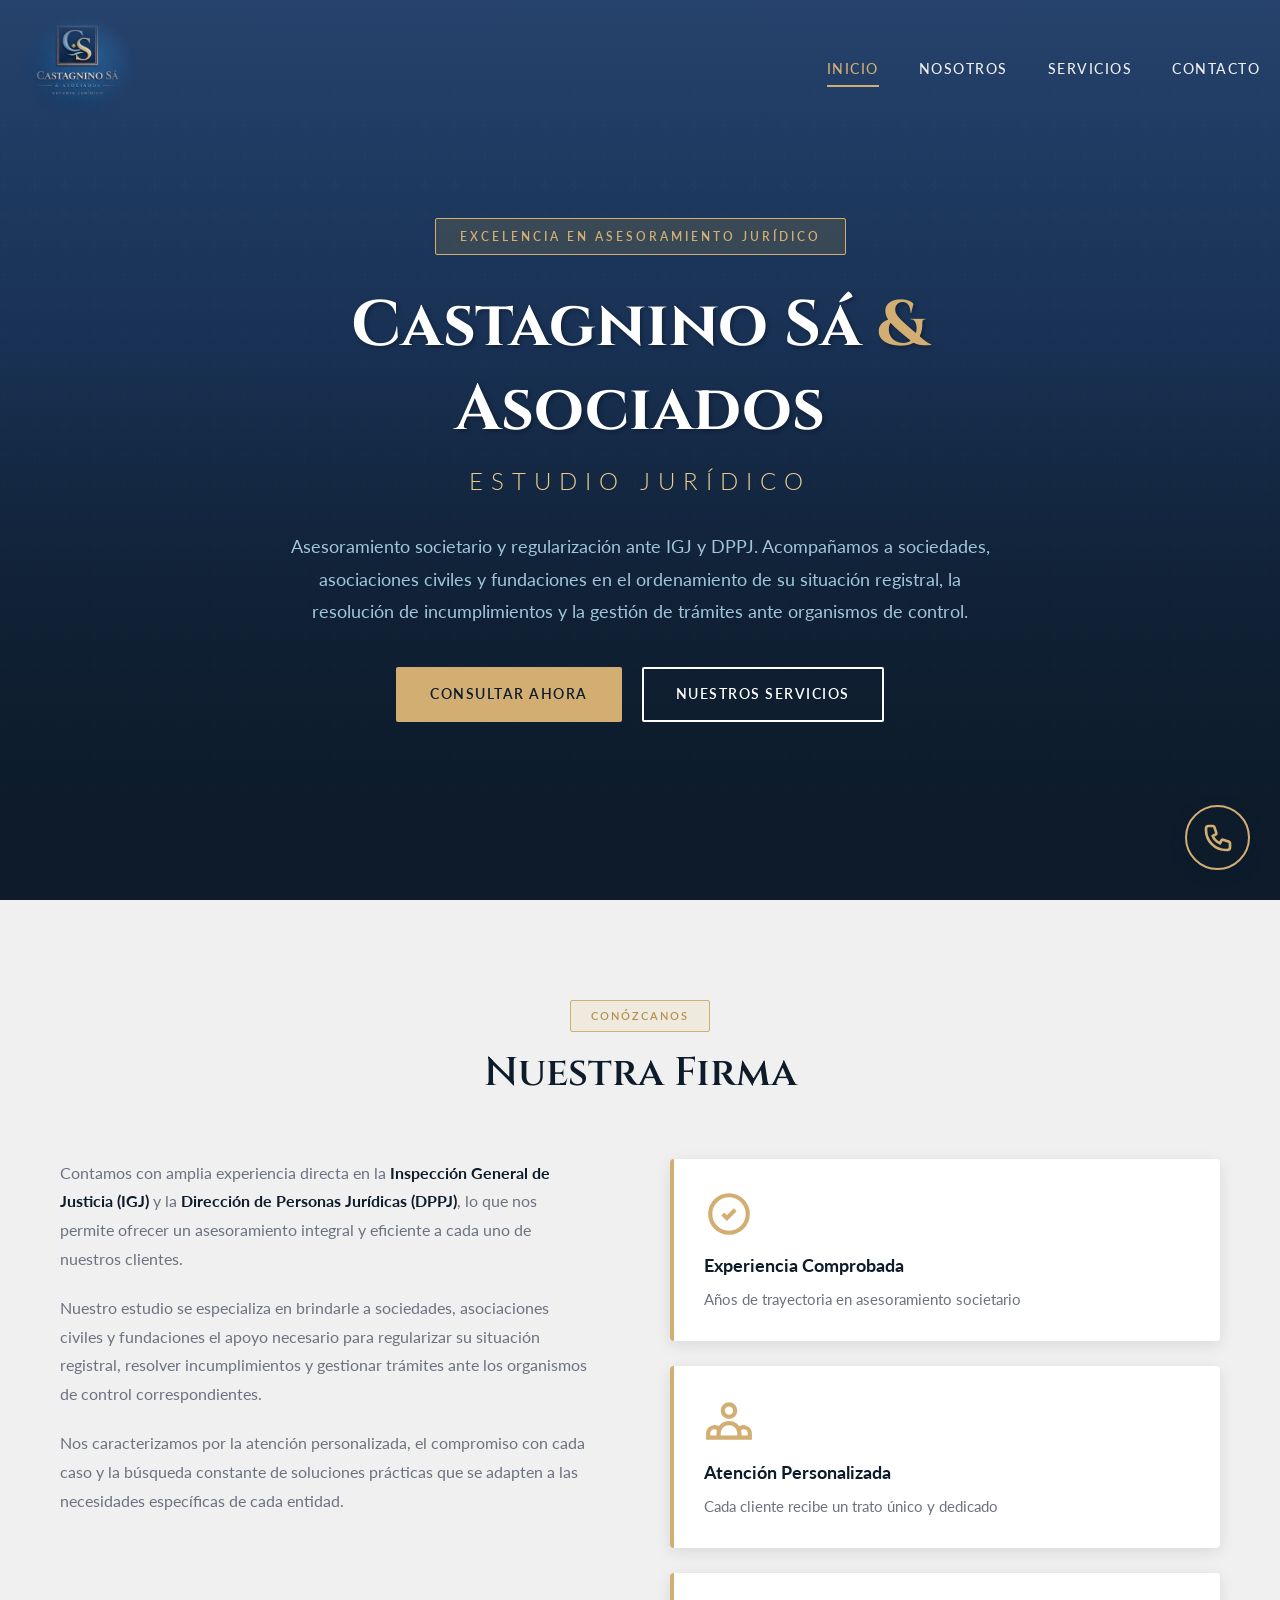
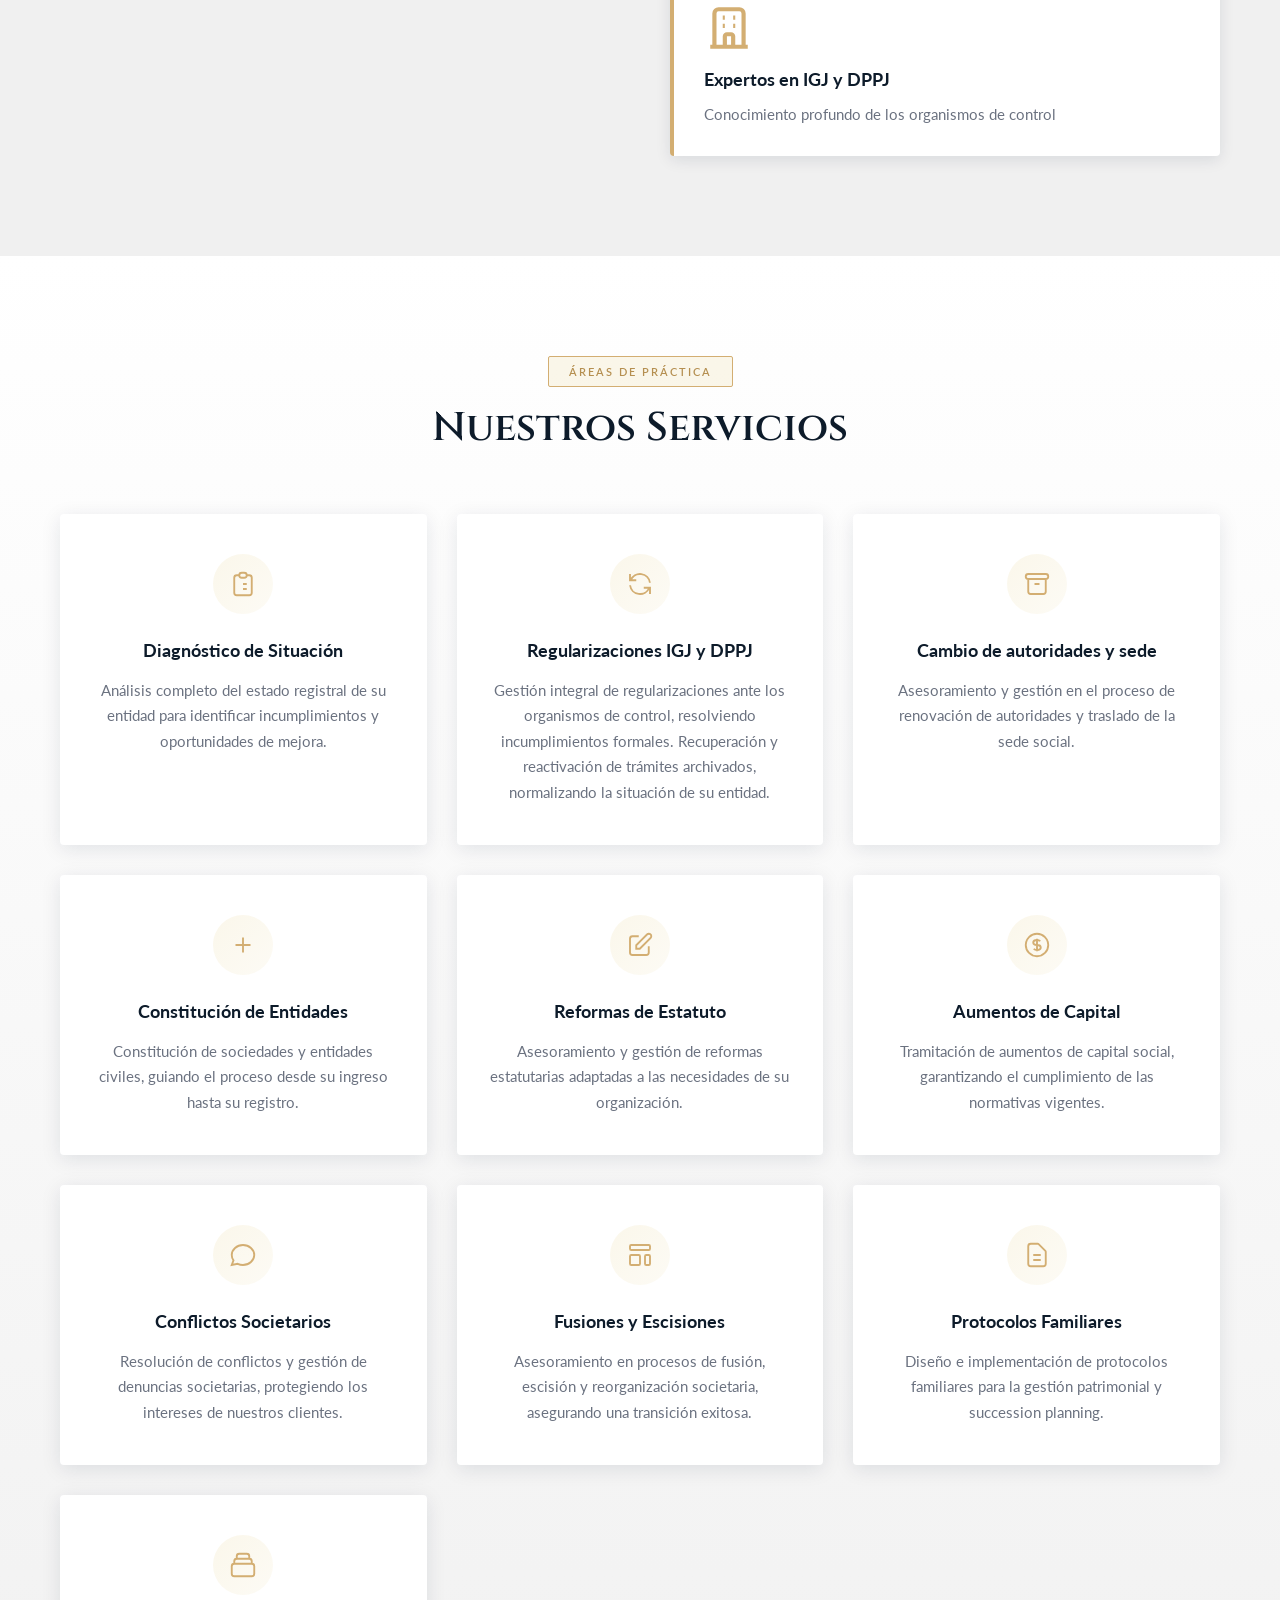
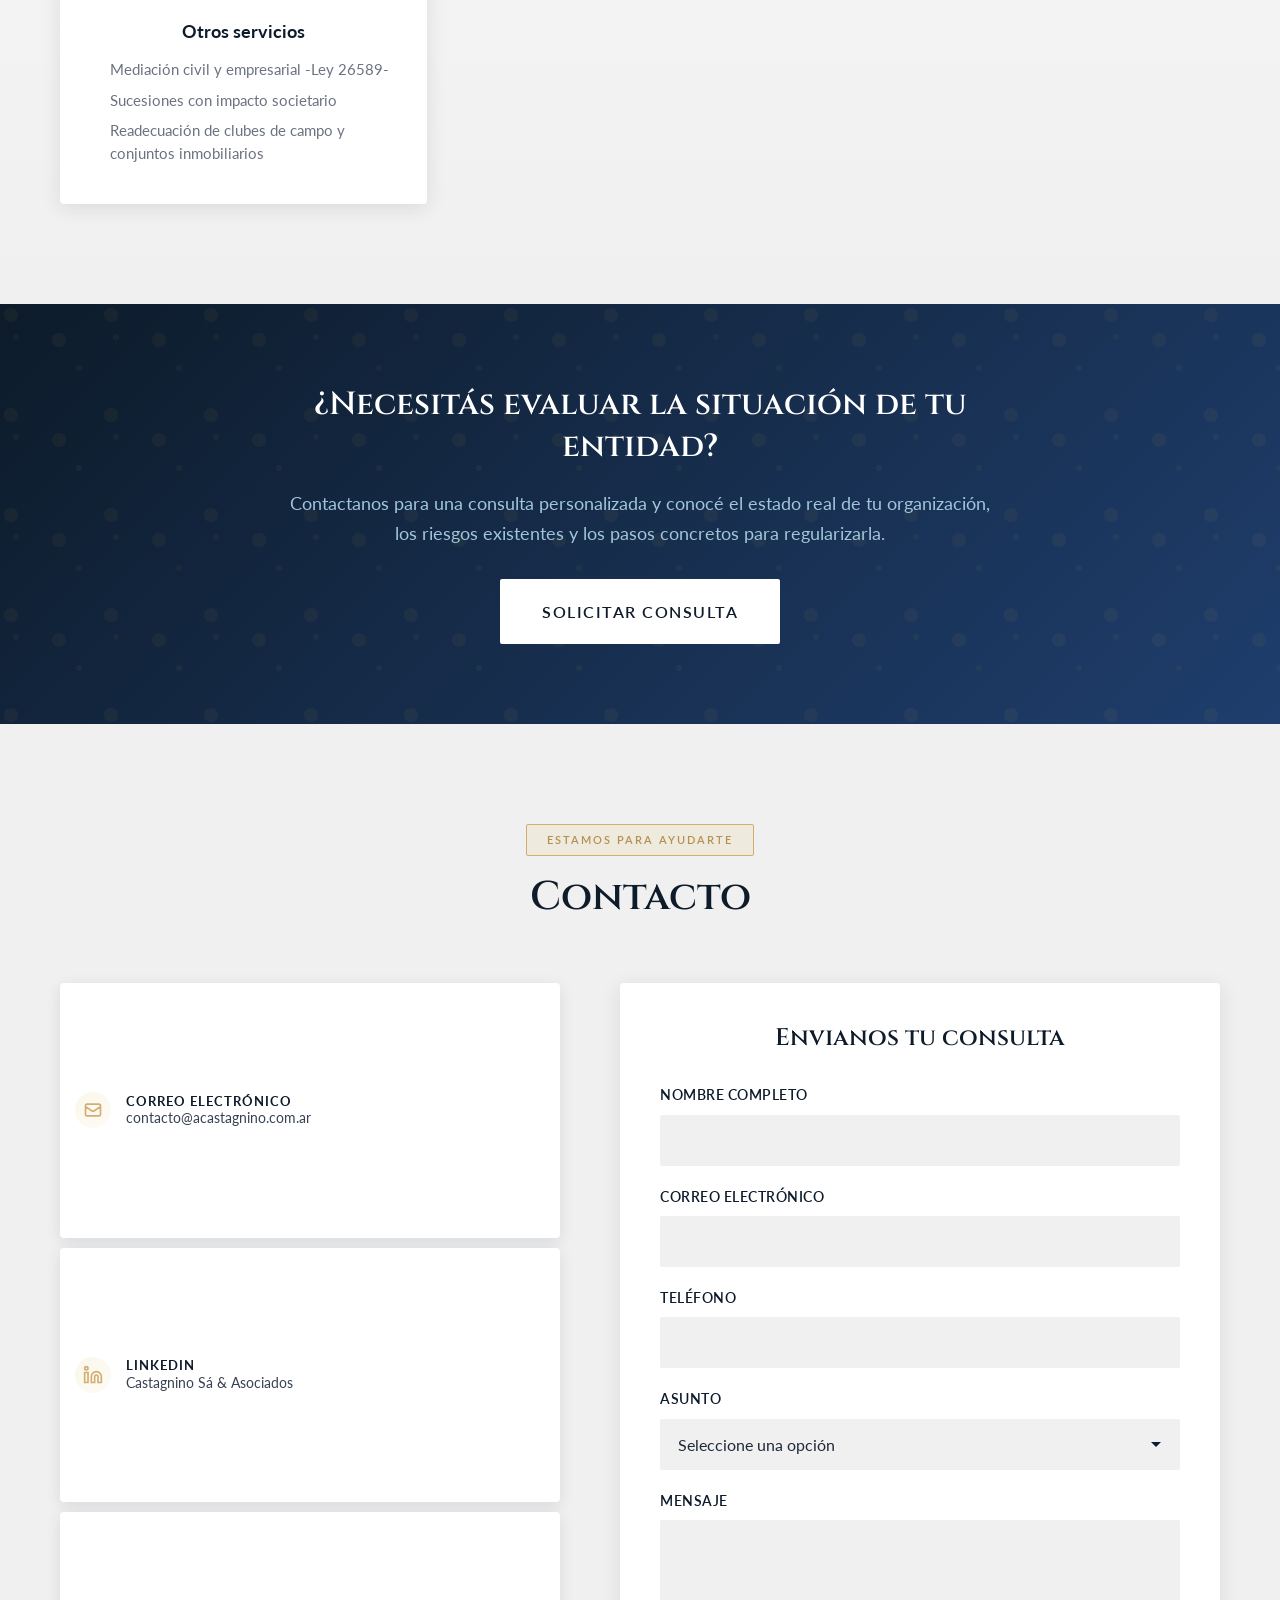
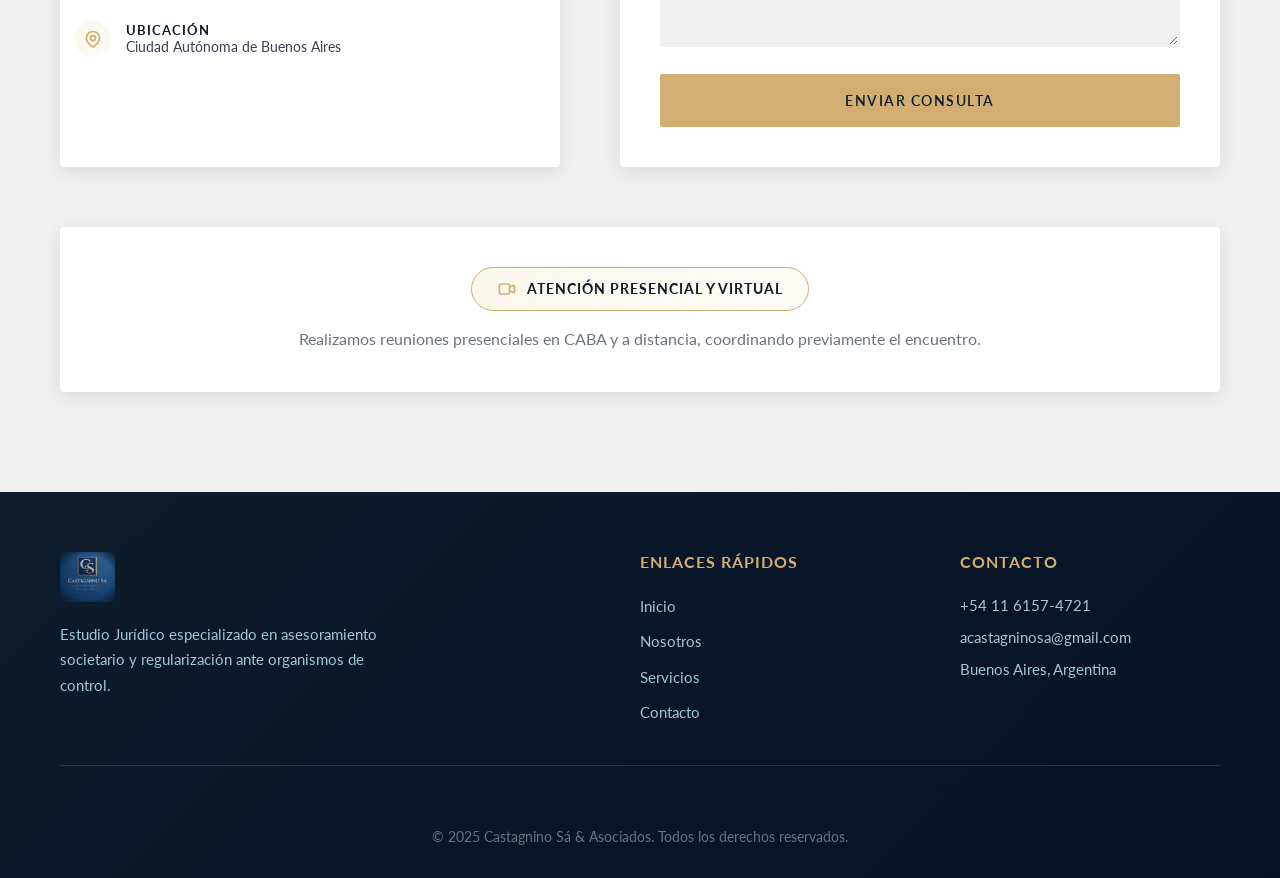
==== commit f8bf3bcd: "Actualizar email a dominio personalizado contacto@acastagnino.com.ar" ====
--- a/index.html
+++ b/index.html
@@ -251,7 +251,7 @@
             
             <div class="contact-content">
                 <div class="contact-info">
-                    <div class="contact-card" style="cursor: pointer;" onclick="window.open('mailto:acastagninosa@gmail.com', '_self')">
+                    <div class="contact-card" style="cursor: pointer;" onclick="window.open('mailto:contacto@acastagnino.com.ar', '_self')">
                         <div class="contact-icon">
                             <svg viewBox="0 0 24 24" fill="none" stroke="currentColor" stroke-width="2">
                                 <path d="M3 8l7.89 5.26a2 2 0 002.22 0L21 8M5 19h14a2 2 0 002-2V7a2 2 0 00-2-2H5a2 2 0 00-2 2v10a2 2 0 002 2z"></path>
@@ -259,7 +259,7 @@
                         </div>
                         <div class="contact-text">
                             <h3>Correo Electrónico</h3>
-                            <p><a href="mailto:acastagninosa@gmail.com" style="color: inherit;">acastagninosa@gmail.com</a></p>
+                            <p><a href="mailto:contacto@acastagnino.com.ar" style="color: inherit;">contacto@acastagnino.com.ar</a></p>
                         </div>
                     </div>
 
--- a/styles.css
+++ b/styles.css
@@ -647,12 +647,12 @@
 
 .contact-info {
     display: grid;
-    gap: 15px;
+    gap: 10px;
 }
 
 .contact-card {
     background: var(--white);
-    padding: 15px 20px;
+    padding: 10px 15px;
     border-radius: 4px;
     box-shadow: 0 4px 15px var(--shadow-light);
     display: flex;
@@ -667,10 +667,10 @@
 }
 
 .contact-icon {
-    width: 45px;
-    height: 45px;
+    width: 36px;
+    height: 36px;
     flex-shrink: 0;
-    padding: 10px;
+    padding: 8px;
     background: linear-gradient(135deg, rgba(212, 175, 55, 0.1) 0%, rgba(212, 175, 55, 0.05) 100%);
     border-radius: 50%;
     display: flex;
@@ -686,18 +686,18 @@
 
 .contact-card h3 {
     font-family: 'Lato', sans-serif;
-    font-size: 0.85rem;
+    font-size: 0.8rem;
     font-weight: 700;
     color: var(--primary-dark);
     text-transform: uppercase;
     letter-spacing: 1px;
-    margin-bottom: 2px;
+    margin-bottom: 0px;
 }
 
 .contact-card p {
-    font-size: 0.95rem;
+    font-size: 0.9rem;
     color: var(--gray-dark);
-    line-height: 1.4;
+    line-height: 1.3;
 }
 
 .contact-form-wrapper {
